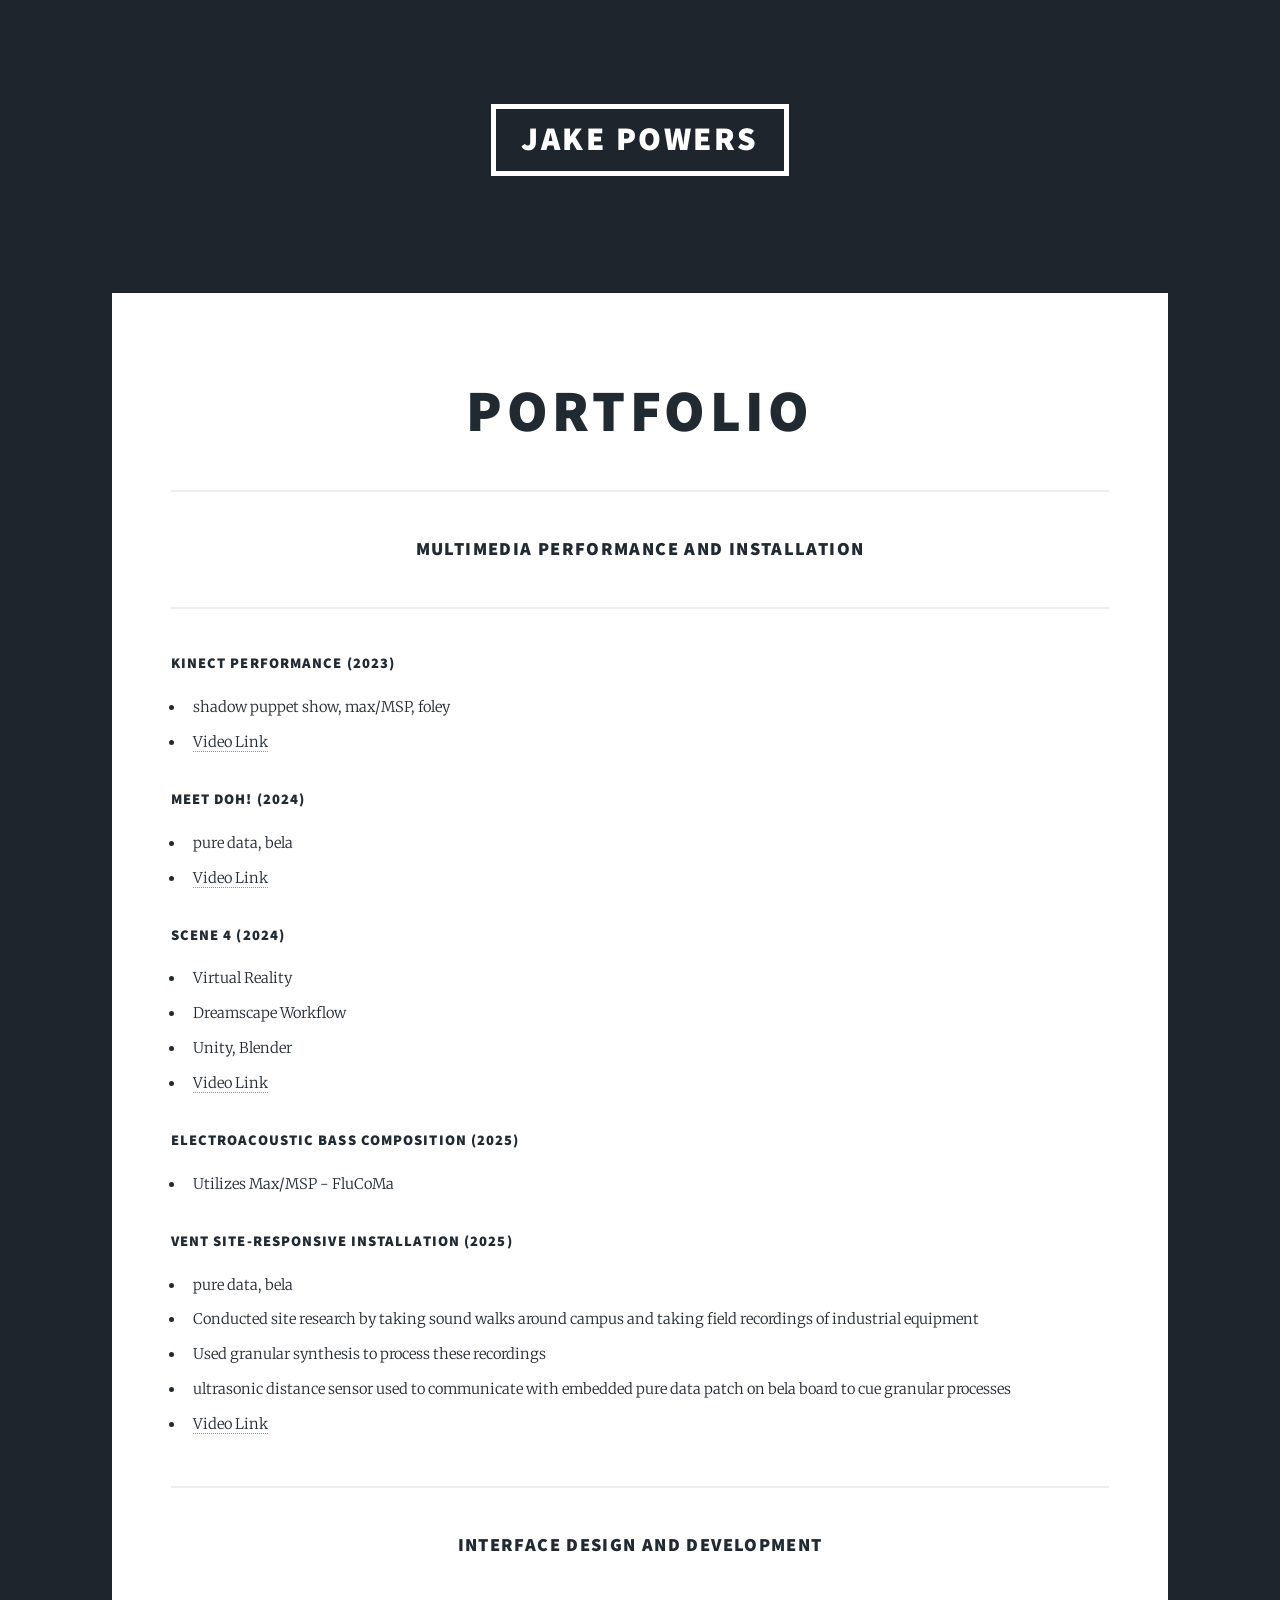
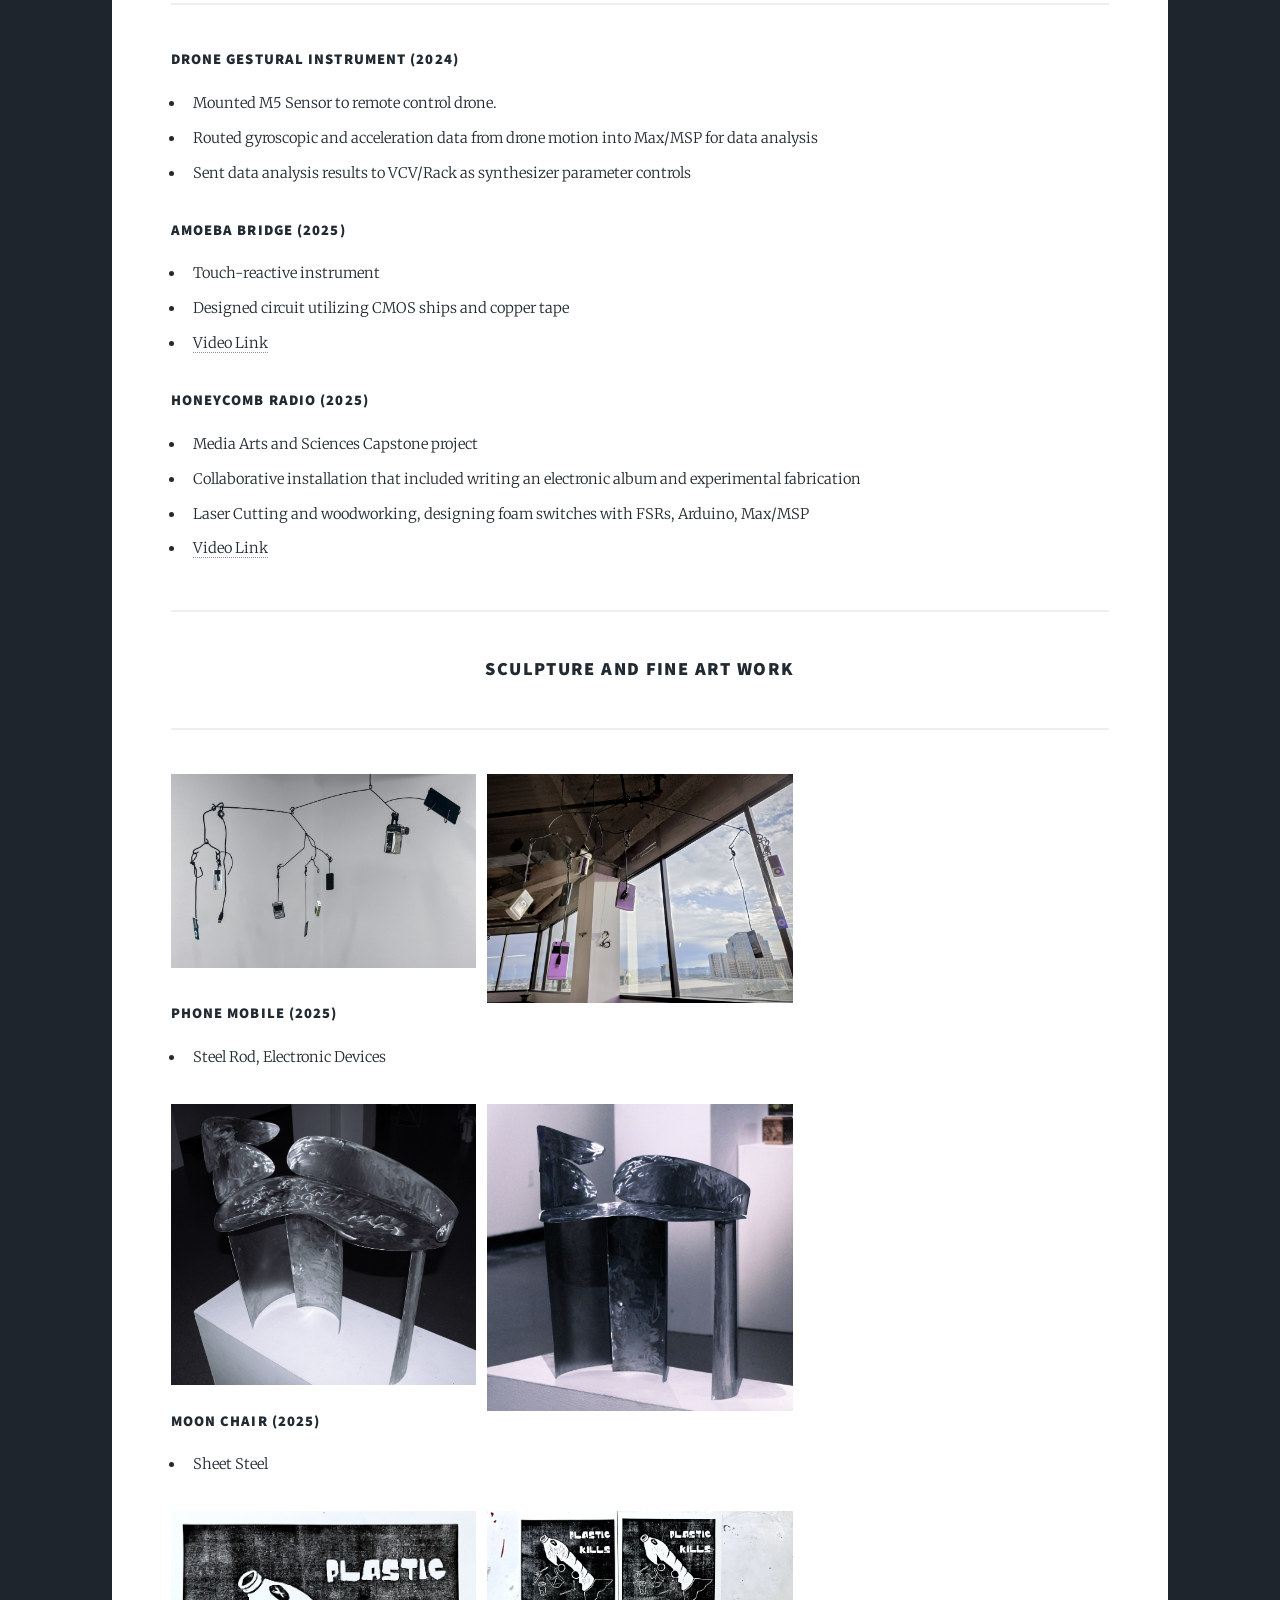
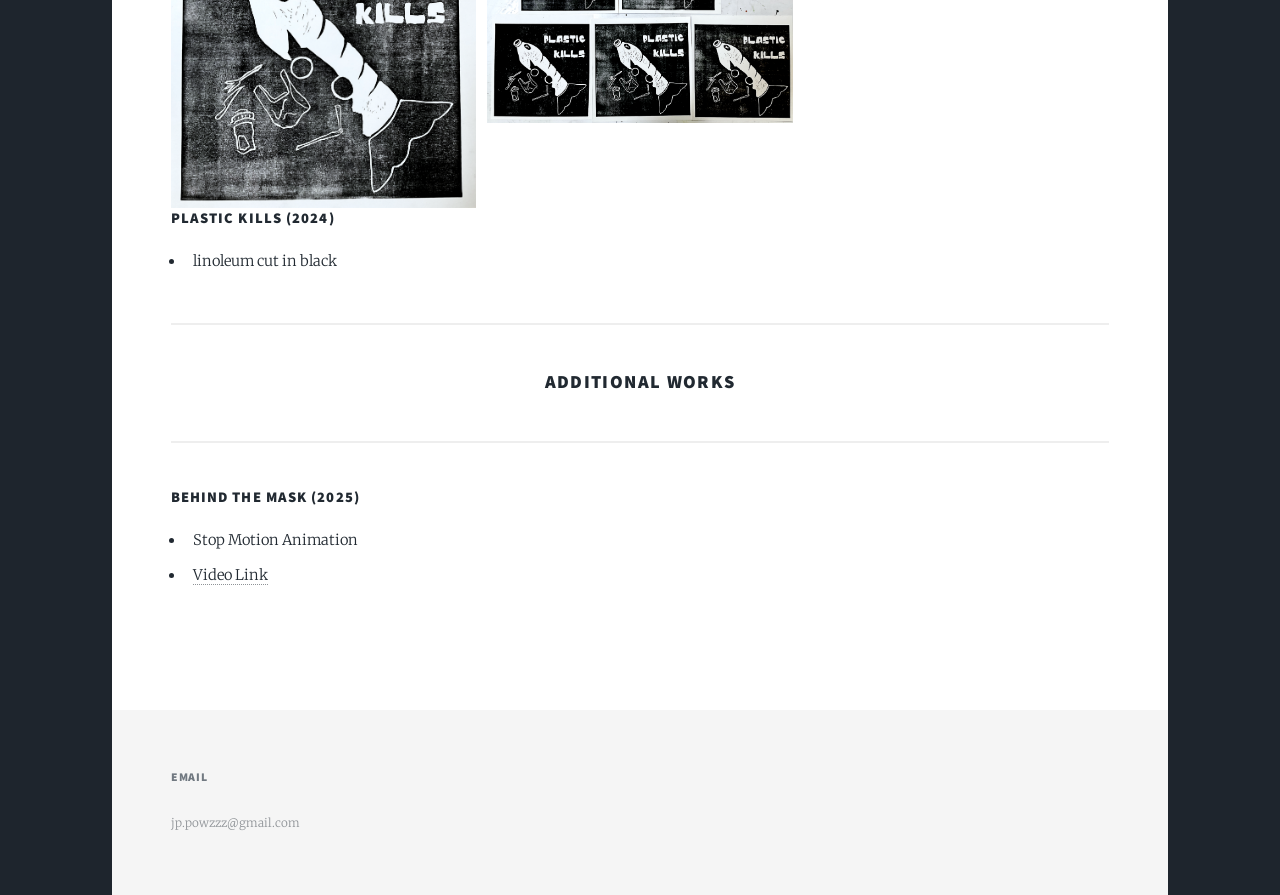
==== generic.html @ 05e1378f "Add files via upload" ====
<!DOCTYPE HTML>
<!--
	Massively by HTML5 UP
	html5up.net | @ajlkn
	Free for personal and commercial use under the CCA 3.0 license (html5up.net/license)
-->
<html>
	<head>
		<title>Generic Page - Massively by HTML5 UP</title>
		<meta charset="utf-8" />
		<meta name="viewport" content="width=device-width, initial-scale=1, user-scalable=no" />
		<link rel="stylesheet" href="assets/css/main.css" />
		<noscript><link rel="stylesheet" href="assets/css/noscript.css" /></noscript>
	</head>
	<body class="is-preload">

	
				<!-- Header -->
					<header  id="header">
						<a href="index.html" class="logo">Jake Powers</a>
					</header>





				
				<!-- Main -->
					<div id="main">

						<!-- Post -->
							<section class="post">
								<header class="major">

								
									
									<h2>Portfolio</h2>

									
									

									<hr>
									<h3>Multimedia Performance and Installation</h3>
									<hr>

										<h4 style="text-align:left;">Kinect Performance (2023)</h4>
											<ul style="text-align:left;">
												<li>shadow puppet show, max/MSP, foley</li>
												<li><a href="https://youtu.be/uEuDZoR1izY" class="logo">Video Link</a></li>
											</ul>

										<h4 style="text-align:left;">Meet Doh! (2024)</h4>
											<ul style="text-align:left;">
												<li>pure data, bela</li>
											<li><a href="link here" class="logo">Video Link</a></li>
										</ul>

										<h4 style="text-align:left;">Scene 4 (2024)</h4>
											<ul style="text-align:left;">
												<li>Virtual Reality</li>
												<li>Dreamscape Workflow</li>
												<li>Unity, Blender</li>
												<li><a href="link here" class="logo">Video Link</a></li>
											</ul>

										<h4 style="text-align:left;">Electroacoustic Bass Composition (2025)</h4>
											<ul style="text-align:left;">
												<li>Utilizes Max/MSP - FluCoMa</li>
											</ul>

										<h4 style="text-align:left;">Vent Site-Responsive Installation (2025)</h4>
											<ul style="text-align:left;">
												<li>pure data, bela</li>
												<li>Conducted site research by taking sound walks around campus and taking field recordings of industrial equipment</li>
												<li>Used granular synthesis to process these recordings
												<li>ultrasonic distance sensor used to communicate with embedded pure data patch on bela board to cue granular processes
												</li>
												<li><a href="https://youtu.be/iAR5Q2Mn6WI" class="logo">Video Link</a></li>
											</ul>

											

										


									<hr>
									<h3>Interface Design and Development</h3>
									<hr>
									

										<h4 style="text-align:left;">Drone Gestural Instrument (2024)</h4>
											<ul style="text-align:left;">
												<li>Mounted M5 Sensor to remote control drone.</li>
												<li>Routed gyroscopic and acceleration data from drone motion into Max/MSP for data analysis</li>
												<li>Sent data analysis results to VCV/Rack as synthesizer parameter controls</li>
											</ul>


										<h4 style="text-align:left;">Amoeba Bridge (2025)</h4>		
											<ul style="text-align:left;">
												<li>Touch-reactive instrument</li>
												<li>Designed circuit utilizing CMOS ships and copper tape</li>
												<li><a href="https://youtu.be/XU215eRr5K4" class="logo">Video Link</a></li>
											</ul>

											

										<h4 style="text-align:left;">Honeycomb Radio (2025)</h4>		
											<ul style="text-align:left;">
												<li>Media Arts and Sciences Capstone project</li>
												<li>Collaborative installation that included writing an electronic album and experimental fabrication</li>
												<li>Laser Cutting and woodworking, designing foam switches with FSRs, Arduino, Max/MSP</li>
												<li><a href="https://youtube.com/shorts/K7kUOCLnwvs" class="logo">Video Link</a></li>
											</ul>

											
									<hr>
									<h3>Sculpture and Fine Art Work</h3>
									<hr>


												<div class="box alt">
										<div class="row gtr-50 gtr-uniform">
											<div class="col-4"><span class="image fit"><img src="images/Phone_Mobile_1.jpg" alt="" /></span></div>
											<div class="col-4"><span class="image fit"><img src="images/Phone_Mobile_2.jpg" alt="" /></span></div>
										</div>

										<h4 style="text-align:left;">Phone Mobile (2025)</h4>
												<ul style="text-align:left;">
													<li>Steel Rod, Electronic Devices</li>
												</ul>

										
										<div class="box alt">
										<div class="row gtr-50 gtr-uniform">
											<div class="col-4"><span class="image fit"><img src="images/Moon_Chair_1.jpg" alt="" /></span></div>
											<div class="col-4"><span class="image fit"><img src="images/Moon_Chair_2.jpg" alt="" /></span></div>

										</div>

										<h4 style="text-align:left;">Moon Chair (2025)</h4>
											<ul style="text-align:left;">
												<li>Sheet Steel</li>
											</ul>

												

										
										<div class="box alt">
										<div class="row gtr-50 gtr-uniform">
											<div class="col-4"><span class="image fit"><img src="images/FishSolo.png" alt="" /></span></div>
											<div class="col-4"><span class="image fit"><img src="images/FishFive.png" alt="" /></span></div>
										</div>


										<h4 style="text-align:left;">Plastic Kills (2024)</h4>
											<ul style="text-align:left;">
												<li>linoleum cut in black</li>
											</ul>

									<hr>
									<h3>Additional Works</h3>
									<hr>

										<h4 style="text-align:left;">Behind the Mask (2025)</h4>
											<ul style="text-align:left;">
												<li>Stop Motion Animation</li>
												<li><a href="https://youtu.be/sUXM9m2InbM.com" class="logo">Video Link</a></li>
											</ul>





							
							</section>

					</div>

				<!-- Footer -->
					 <footer id="footer">
						
					

							<section>
								<h3>Email</h3>
								<p>jp.powzzz@gmail.com</p>
							</section>

							
					</footer>

				
	</body>
</html>
---- assets/css/main.css ----
@import url(fontawesome-all.min.css);
@import url("https://fonts.googleapis.com/css?family=Merriweather:300,700,300italic,700italic|Source+Sans+Pro:900");

/*
	Massively by HTML5 UP
	html5up.net | @ajlkn
	Free for personal and commercial use under the CCA 3.0 license (html5up.net/license)
*/

html, body, div, span, applet, object,
iframe, h1, h2, h3, h4, h5, h6, p, blockquote,
pre, a, abbr, acronym, address, big, cite,
code, del, dfn, em, img, ins, kbd, q, s, samp,
small, strike, strong, sub, sup, tt, var, b,
u, i, center, dl, dt, dd, ol, ul, li, fieldset,
form, label, legend, table, caption, tbody,
tfoot, thead, tr, th, td, article, aside,
canvas, details, embed, figure, figcaption,
footer, header, hgroup, menu, nav, output, ruby,
section, summary, time, mark, audio, video {
	margin: 0;
	padding: 0;
	border: 0;
	font-size: 100%;
	font: inherit;
	vertical-align: baseline;}

article, aside, details, figcaption, figure,
footer, header, hgroup, menu, nav, section {
	display: block;}

body {
	line-height: 1;
}

ol, ul {
	list-style: none;
}

blockquote, q {
	quotes: none;
}

	blockquote:before, blockquote:after, q:before, q:after {
		content: '';
		content: none;
	}

table {
	border-collapse: collapse;
	border-spacing: 0;
}

body {
	-webkit-text-size-adjust: none;
}

mark {
	background-color: transparent;
	color: inherit;
}

input::-moz-focus-inner {
	border: 0;
	padding: 0;
}

input, select, textarea {
	-moz-appearance: none;
	-webkit-appearance: none;
	-ms-appearance: none;
	appearance: none;
}

/* Basic */

	@-ms-viewport {
		width: device-width;
	}

	body {
		-ms-overflow-style: scrollbar;
	}

	@media screen and (max-width: 480px) {

		html, body {
			min-width: 320px;
		}

	}

	html {
		box-sizing: border-box;
	}

	*, *:before, *:after {
		box-sizing: inherit;
	}

	body {
		background-color: #1e252d;
	}

		body.is-preload *, body.is-preload *:before, body.is-preload *:after {
			-moz-animation: none !important;
			-webkit-animation: none !important;
			-ms-animation: none !important;
			animation: none !important;
			-moz-transition: none !important;
			-webkit-transition: none !important;
			-ms-transition: none !important;
			transition: none !important;
		}

/* Type */

	html {
		font-size: 16pt;
	}

		@media screen and (max-width: 1680px) {

			html {
				font-size: 12pt;
			}

		}

		@media screen and (max-width: 1280px) {

			html {
				font-size: 11pt;
			}

		}

		@media screen and (max-width: 360px) {

			html {
				font-size: 10pt;
			}

		}

	body {
		color: #212931;
	}

	body, input, select, textarea {
		font-family: "Merriweather", Georgia, serif;
		font-weight: 300;
		font-size: 1rem;
		line-height: 2.375;
	}

	a {
		-moz-transition: color 0.2s ease-in-out, background-color 0.2s ease-in-out, border-color 0.2s ease-in-out, box-shadow 0.2s ease-in-out;
		-webkit-transition: color 0.2s ease-in-out, background-color 0.2s ease-in-out, border-color 0.2s ease-in-out, box-shadow 0.2s ease-in-out;
		-ms-transition: color 0.2s ease-in-out, background-color 0.2s ease-in-out, border-color 0.2s ease-in-out, box-shadow 0.2s ease-in-out;
		transition: color 0.2s ease-in-out, background-color 0.2s ease-in-out, border-color 0.2s ease-in-out, box-shadow 0.2s ease-in-out;
		border-bottom: dotted 1px;
		text-decoration: none;
	}

		a:hover {
			border-bottom-color: transparent;
		}

	strong, b {
		font-weight: 600;
	}

	em, i {
		font-style: italic;
	}

	p {
		text-align: justify;
		margin: 0 0 2rem 0;
	}

	h1, h2, h3, h4, h5, h6 {
		font-family: "Source Sans Pro", Helvetica, sans-serif;
		font-weight: 900;
		line-height: 1.5;
		letter-spacing: 0.075em;
		text-transform: uppercase;
		margin: 0 0 1rem 0;
	}

		h1 a, h2 a, h3 a, h4 a, h5 a, h6 a {
			border-bottom: 0;
			color: inherit;
			text-decoration: none;
		}

	h1 {
		font-size: 4rem;
		line-height: 1.1;
		margin: 0 0 2rem 0;
	}

	h2 {
		font-size: 1.75rem;
		line-height: 1.3;
		margin: 0 0 1.5rem 0;
	}

	h3 {
		font-size: 1.25rem;
		margin: 0 0 1.5rem 0;
	}

	h4 {
		font-size: 1rem;
	}

	h5 {
		font-size: 0.9rem;
	}

	h6 {
		font-size: 0.8rem;
	}

	sub {
		font-size: 0.8rem;
		position: relative;
		top: 0.5rem;
	}

	sup {
		font-size: 0.8rem;
		position: relative;
		top: -0.5rem;
	}

	blockquote {
		border-left: solid 4px;
		font-style: italic;
		margin: 0 0 2rem 0;
		padding: 0.5rem 0 0.5rem 2rem;
	}

	code {
		border: solid 2px;
		font-family: "Courier New", monospace;
		font-size: 0.9rem;
		margin: 0 0.25rem;
		padding: 0.25rem 0.65rem;
	}

	pre {
		-webkit-overflow-scrolling: touch;
		font-family: "Courier New", monospace;
		font-size: 0.9rem;
		margin: 0 0 2rem 0;
	}

		pre code {
			display: block;
			line-height: 1.75;
			padding: 1rem 1.5rem;
			overflow-x: auto;
		}

	hr {
		border: 0;
		border-bottom: solid 2px;
		margin: 3rem 0;
	}

		hr.major {
			margin: 5rem 0;
		}

	.align-left {
		text-align: left;
	}

	.align-center {
		text-align: center;
	}

	.align-right {
		text-align: right;
	}

	input, select, textarea {
		color: #212931;
	}

	a {
		color: #212931;
		border-bottom-color: rgba(33, 41, 49, 0.5);
	}

		a:hover {
			border-bottom-color: transparent;
			color: #18bfef !important;
		}

	strong, b {
		color: #212931;
	}

	h1, h2, h3, h4, h5, h6 {
		color: #212931;
	}

	blockquote {
		border-left-color: #eeeeee;
	}

	code {
		background: rgba(220, 220, 220, 0.25);
		border-color: #eeeeee;
	}

	hr {
		border-bottom-color: #eeeeee;
	}

/* Row */

	.row {
		display: flex;
		flex-wrap: wrap;
		box-sizing: border-box;
		align-items: stretch;
	}

		.row > * {
			box-sizing: border-box;
		}

		.row.gtr-uniform > * > :last-child {
			margin-bottom: 0;
		}

		.row.aln-left {
			justify-content: flex-start;
		}

		.row.aln-center {
			justify-content: center;
		}

		.row.aln-right {
			justify-content: flex-end;
		}

		.row.aln-top {
			align-items: flex-start;
		}

		.row.aln-middle {
			align-items: center;
		}

		.row.aln-bottom {
			align-items: flex-end;
		}

		.row > .imp {
			order: -1;
		}

		.row > .col-1 {
			width: 8.33333%;
		}

		.row > .off-1 {
			margin-left: 8.33333%;
		}

		.row > .col-2 {
			width: 16.66667%;
		}

		.row > .off-2 {
			margin-left: 16.66667%;
		}

		.row > .col-3 {
			width: 25%;
		}

		.row > .off-3 {
			margin-left: 25%;
		}

		.row > .col-4 {
			width: 33.33333%;
		}

		.row > .off-4 {
			margin-left: 33.33333%;
		}

		.row > .col-5 {
			width: 41.66667%;
		}

		.row > .off-5 {
			margin-left: 41.66667%;
		}

		.row > .col-6 {
			width: 50%;
		}

		.row > .off-6 {
			margin-left: 50%;
		}

		.row > .col-7 {
			width: 58.33333%;
		}

		.row > .off-7 {
			margin-left: 58.33333%;
		}

		.row > .col-8 {
			width: 66.66667%;
		}

		.row > .off-8 {
			margin-left: 66.66667%;
		}

		.row > .col-9 {
			width: 75%;
		}

		.row > .off-9 {
			margin-left: 75%;
		}

		.row > .col-10 {
			width: 83.33333%;
		}

		.row > .off-10 {
			margin-left: 83.33333%;
		}

		.row > .col-11 {
			width: 91.66667%;
		}

		.row > .off-11 {
			margin-left: 91.66667%;
		}

		.row > .col-12 {
			width: 100%;
		}

		.row > .off-12 {
			margin-left: 100%;
		}

		.row.gtr-0 {
			margin-top: 0;
			margin-left: 0rem;
		}

			.row.gtr-0 > * {
				padding: 0 0 0 0rem;
			}

			.row.gtr-0.gtr-uniform {
				margin-top: 0rem;
			}

				.row.gtr-0.gtr-uniform > * {
					padding-top: 0rem;
				}

		.row.gtr-25 {
			margin-top: 0;
			margin-left: -0.375rem;
		}

			.row.gtr-25 > * {
				padding: 0 0 0 0.375rem;
			}

			.row.gtr-25.gtr-uniform {
				margin-top: -0.375rem;
			}

				.row.gtr-25.gtr-uniform > * {
					padding-top: 0.375rem;
				}

		.row.gtr-50 {
			margin-top: 0;
			margin-left: -0.75rem;
		}

			.row.gtr-50 > * {
				padding: 0 0 0 0.75rem;
			}

			.row.gtr-50.gtr-uniform {
				margin-top: -0.75rem;
			}

				.row.gtr-50.gtr-uniform > * {
					padding-top: 0.75rem;
				}

		.row {
			margin-top: 0;
			margin-left: -1.5rem;
		}

			.row > * {
				padding: 0 0 0 1.5rem;
			}

			.row.gtr-uniform {
				margin-top: -1.5rem;
			}

				.row.gtr-uniform > * {
					padding-top: 1.5rem;
				}

		.row.gtr-150 {
			margin-top: 0;
			margin-left: -2.25rem;
		}

			.row.gtr-150 > * {
				padding: 0 0 0 2.25rem;
			}

			.row.gtr-150.gtr-uniform {
				margin-top: -2.25rem;
			}

				.row.gtr-150.gtr-uniform > * {
					padding-top: 2.25rem;
				}

		.row.gtr-200 {
			margin-top: 0;
			margin-left: -3rem;
		}

			.row.gtr-200 > * {
				padding: 0 0 0 3rem;
			}

			.row.gtr-200.gtr-uniform {
				margin-top: -3rem;
			}

				.row.gtr-200.gtr-uniform > * {
					padding-top: 3rem;
				}

		@media screen and (max-width: 1680px) {

			.row {
				display: flex;
				flex-wrap: wrap;
				box-sizing: border-box;
				align-items: stretch;
			}

				.row > * {
					box-sizing: border-box;
				}

				.row.gtr-uniform > * > :last-child {
					margin-bottom: 0;
				}

				.row.aln-left {
					justify-content: flex-start;
				}

				.row.aln-center {
					justify-content: center;
				}

				.row.aln-right {
					justify-content: flex-end;
				}

				.row.aln-top {
					align-items: flex-start;
				}

				.row.aln-middle {
					align-items: center;
				}

				.row.aln-bottom {
					align-items: flex-end;
				}

				.row > .imp-xlarge {
					order: -1;
				}

				.row > .col-1-xlarge {
					width: 8.33333%;
				}

				.row > .off-1-xlarge {
					margin-left: 8.33333%;
				}

				.row > .col-2-xlarge {
					width: 16.66667%;
				}

				.row > .off-2-xlarge {
					margin-left: 16.66667%;
				}

				.row > .col-3-xlarge {
					width: 25%;
				}

				.row > .off-3-xlarge {
					margin-left: 25%;
				}

				.row > .col-4-xlarge {
					width: 33.33333%;
				}

				.row > .off-4-xlarge {
					margin-left: 33.33333%;
				}

				.row > .col-5-xlarge {
					width: 41.66667%;
				}

				.row > .off-5-xlarge {
					margin-left: 41.66667%;
				}

				.row > .col-6-xlarge {
					width: 50%;
				}

				.row > .off-6-xlarge {
					margin-left: 50%;
				}

				.row > .col-7-xlarge {
					width: 58.33333%;
				}

				.row > .off-7-xlarge {
					margin-left: 58.33333%;
				}

				.row > .col-8-xlarge {
					width: 66.66667%;
				}

				.row > .off-8-xlarge {
					margin-left: 66.66667%;
				}

				.row > .col-9-xlarge {
					width: 75%;
				}

				.row > .off-9-xlarge {
					margin-left: 75%;
				}

				.row > .col-10-xlarge {
					width: 83.33333%;
				}

				.row > .off-10-xlarge {
					margin-left: 83.33333%;
				}

				.row > .col-11-xlarge {
					width: 91.66667%;
				}

				.row > .off-11-xlarge {
					margin-left: 91.66667%;
				}

				.row > .col-12-xlarge {
					width: 100%;
				}

				.row > .off-12-xlarge {
					margin-left: 100%;
				}

				.row.gtr-0 {
					margin-top: 0;
					margin-left: 0rem;
				}

					.row.gtr-0 > * {
						padding: 0 0 0 0rem;
					}

					.row.gtr-0.gtr-uniform {
						margin-top: 0rem;
					}

						.row.gtr-0.gtr-uniform > * {
							padding-top: 0rem;
						}

				.row.gtr-25 {
					margin-top: 0;
					margin-left: -0.375rem;
				}

					.row.gtr-25 > * {
						padding: 0 0 0 0.375rem;
					}

					.row.gtr-25.gtr-uniform {
						margin-top: -0.375rem;
					}

						.row.gtr-25.gtr-uniform > * {
							padding-top: 0.375rem;
						}

				.row.gtr-50 {
					margin-top: 0;
					margin-left: -0.75rem;
				}

					.row.gtr-50 > * {
						padding: 0 0 0 0.75rem;
					}

					.row.gtr-50.gtr-uniform {
						margin-top: -0.75rem;
					}

						.row.gtr-50.gtr-uniform > * {
							padding-top: 0.75rem;
						}

				.row {
					margin-top: 0;
					margin-left: -1.5rem;
				}

					.row > * {
						padding: 0 0 0 1.5rem;
					}

					.row.gtr-uniform {
						margin-top: -1.5rem;
					}

						.row.gtr-uniform > * {
							padding-top: 1.5rem;
						}

				.row.gtr-150 {
					margin-top: 0;
					margin-left: -2.25rem;
				}

					.row.gtr-150 > * {
						padding: 0 0 0 2.25rem;
					}

					.row.gtr-150.gtr-uniform {
						margin-top: -2.25rem;
					}

						.row.gtr-150.gtr-uniform > * {
							padding-top: 2.25rem;
						}

				.row.gtr-200 {
					margin-top: 0;
					margin-left: -3rem;
				}

					.row.gtr-200 > * {
						padding: 0 0 0 3rem;
					}

					.row.gtr-200.gtr-uniform {
						margin-top: -3rem;
					}

						.row.gtr-200.gtr-uniform > * {
							padding-top: 3rem;
						}

		}

		@media screen and (max-width: 1280px) {

			.row {
				display: flex;
				flex-wrap: wrap;
				box-sizing: border-box;
				align-items: stretch;
			}

				.row > * {
					box-sizing: border-box;
				}

				.row.gtr-uniform > * > :last-child {
					margin-bottom: 0;
				}

				.row.aln-left {
					justify-content: flex-start;
				}

				.row.aln-center {
					justify-content: center;
				}

				.row.aln-right {
					justify-content: flex-end;
				}

				.row.aln-top {
					align-items: flex-start;
				}

				.row.aln-middle {
					align-items: center;
				}

				.row.aln-bottom {
					align-items: flex-end;
				}

				.row > .imp-large {
					order: -1;
				}

				.row > .col-1-large {
					width: 8.33333%;
				}

				.row > .off-1-large {
					margin-left: 8.33333%;
				}

				.row > .col-2-large {
					width: 16.66667%;
				}

				.row > .off-2-large {
					margin-left: 16.66667%;
				}

				.row > .col-3-large {
					width: 25%;
				}

				.row > .off-3-large {
					margin-left: 25%;
				}

				.row > .col-4-large {
					width: 33.33333%;
				}

				.row > .off-4-large {
					margin-left: 33.33333%;
				}

				.row > .col-5-large {
					width: 41.66667%;
				}

				.row > .off-5-large {
					margin-left: 41.66667%;
				}

				.row > .col-6-large {
					width: 50%;
				}

				.row > .off-6-large {
					margin-left: 50%;
				}

				.row > .col-7-large {
					width: 58.33333%;
				}

				.row > .off-7-large {
					margin-left: 58.33333%;
				}

				.row > .col-8-large {
					width: 66.66667%;
				}

				.row > .off-8-large {
					margin-left: 66.66667%;
				}

				.row > .col-9-large {
					width: 75%;
				}

				.row > .off-9-large {
					margin-left: 75%;
				}

				.row > .col-10-large {
					width: 83.33333%;
				}

				.row > .off-10-large {
					margin-left: 83.33333%;
				}

				.row > .col-11-large {
					width: 91.66667%;
				}

				.row > .off-11-large {
					margin-left: 91.66667%;
				}

				.row > .col-12-large {
					width: 100%;
				}

				.row > .off-12-large {
					margin-left: 100%;
				}

				.row.gtr-0 {
					margin-top: 0;
					margin-left: 0rem;
				}

					.row.gtr-0 > * {
						padding: 0 0 0 0rem;
					}

					.row.gtr-0.gtr-uniform {
						margin-top: 0rem;
					}

						.row.gtr-0.gtr-uniform > * {
							padding-top: 0rem;
						}

				.row.gtr-25 {
					margin-top: 0;
					margin-left: -0.375rem;
				}

					.row.gtr-25 > * {
						padding: 0 0 0 0.375rem;
					}

					.row.gtr-25.gtr-uniform {
						margin-top: -0.375rem;
					}

						.row.gtr-25.gtr-uniform > * {
							padding-top: 0.375rem;
						}

				.row.gtr-50 {
					margin-top: 0;
					margin-left: -0.75rem;
				}

					.row.gtr-50 > * {
						padding: 0 0 0 0.75rem;
					}

					.row.gtr-50.gtr-uniform {
						margin-top: -0.75rem;
					}

						.row.gtr-50.gtr-uniform > * {
							padding-top: 0.75rem;
						}

				.row {
					margin-top: 0;
					margin-left: -1.5rem;
				}

					.row > * {
						padding: 0 0 0 1.5rem;
					}

					.row.gtr-uniform {
						margin-top: -1.5rem;
					}

						.row.gtr-uniform > * {
							padding-top: 1.5rem;
						}

				.row.gtr-150 {
					margin-top: 0;
					margin-left: -2.25rem;
				}

					.row.gtr-150 > * {
						padding: 0 0 0 2.25rem;
					}

					.row.gtr-150.gtr-uniform {
						margin-top: -2.25rem;
					}

						.row.gtr-150.gtr-uniform > * {
							padding-top: 2.25rem;
						}

				.row.gtr-200 {
					margin-top: 0;
					margin-left: -3rem;
				}

					.row.gtr-200 > * {
						padding: 0 0 0 3rem;
					}

					.row.gtr-200.gtr-uniform {
						margin-top: -3rem;
					}

						.row.gtr-200.gtr-uniform > * {
							padding-top: 3rem;
						}

		}

		@media screen and (max-width: 980px) {

			.row {
				display: flex;
				flex-wrap: wrap;
				box-sizing: border-box;
				align-items: stretch;
			}

				.row > * {
					box-sizing: border-box;
				}

				.row.gtr-uniform > * > :last-child {
					margin-bottom: 0;
				}

				.row.aln-left {
					justify-content: flex-start;
				}

				.row.aln-center {
					justify-content: center;
				}

				.row.aln-right {
					justify-content: flex-end;
				}

				.row.aln-top {
					align-items: flex-start;
				}

				.row.aln-middle {
					align-items: center;
				}

				.row.aln-bottom {
					align-items: flex-end;
				}

				.row > .imp-medium {
					order: -1;
				}

				.row > .col-1-medium {
					width: 8.33333%;
				}

				.row > .off-1-medium {
					margin-left: 8.33333%;
				}

				.row > .col-2-medium {
					width: 16.66667%;
				}

				.row > .off-2-medium {
					margin-left: 16.66667%;
				}

				.row > .col-3-medium {
					width: 25%;
				}

				.row > .off-3-medium {
					margin-left: 25%;
				}

				.row > .col-4-medium {
					width: 33.33333%;
				}

				.row > .off-4-medium {
					margin-left: 33.33333%;
				}

				.row > .col-5-medium {
					width: 41.66667%;
				}

				.row > .off-5-medium {
					margin-left: 41.66667%;
				}

				.row > .col-6-medium {
					width: 50%;
				}

				.row > .off-6-medium {
					margin-left: 50%;
				}

				.row > .col-7-medium {
					width: 58.33333%;
				}

				.row > .off-7-medium {
					margin-left: 58.33333%;
				}

				.row > .col-8-medium {
					width: 66.66667%;
				}

				.row > .off-8-medium {
					margin-left: 66.66667%;
				}

				.row > .col-9-medium {
					width: 75%;
				}

				.row > .off-9-medium {
					margin-left: 75%;
				}

				.row > .col-10-medium {
					width: 83.33333%;
				}

				.row > .off-10-medium {
					margin-left: 83.33333%;
				}

				.row > .col-11-medium {
					width: 91.66667%;
				}

				.row > .off-11-medium {
					margin-left: 91.66667%;
				}

				.row > .col-12-medium {
					width: 100%;
				}

				.row > .off-12-medium {
					margin-left: 100%;
				}

				.row.gtr-0 {
					margin-top: 0;
					margin-left: 0rem;
				}

					.row.gtr-0 > * {
						padding: 0 0 0 0rem;
					}

					.row.gtr-0.gtr-uniform {
						margin-top: 0rem;
					}

						.row.gtr-0.gtr-uniform > * {
							padding-top: 0rem;
						}

				.row.gtr-25 {
					margin-top: 0;
					margin-left: -0.375rem;
				}

					.row.gtr-25 > * {
						padding: 0 0 0 0.375rem;
					}

					.row.gtr-25.gtr-uniform {
						margin-top: -0.375rem;
					}

						.row.gtr-25.gtr-uniform > * {
							padding-top: 0.375rem;
						}

				.row.gtr-50 {
					margin-top: 0;
					margin-left: -0.75rem;
				}

					.row.gtr-50 > * {
						padding: 0 0 0 0.75rem;
					}

					.row.gtr-50.gtr-uniform {
						margin-top: -0.75rem;
					}

						.row.gtr-50.gtr-uniform > * {
							padding-top: 0.75rem;
						}

				.row {
					margin-top: 0;
					margin-left: -1.5rem;
				}

					.row > * {
						padding: 0 0 0 1.5rem;
					}

					.row.gtr-uniform {
						margin-top: -1.5rem;
					}

						.row.gtr-uniform > * {
							padding-top: 1.5rem;
						}

				.row.gtr-150 {
					margin-top: 0;
					margin-left: -2.25rem;
				}

					.row.gtr-150 > * {
						padding: 0 0 0 2.25rem;
					}

					.row.gtr-150.gtr-uniform {
						margin-top: -2.25rem;
					}

						.row.gtr-150.gtr-uniform > * {
							padding-top: 2.25rem;
						}

				.row.gtr-200 {
					margin-top: 0;
					margin-left: -3rem;
				}

					.row.gtr-200 > * {
						padding: 0 0 0 3rem;
					}

					.row.gtr-200.gtr-uniform {
						margin-top: -3rem;
					}

						.row.gtr-200.gtr-uniform > * {
							padding-top: 3rem;
						}

		}

		@media screen and (max-width: 736px) {

			.row {
				display: flex;
				flex-wrap: wrap;
				box-sizing: border-box;
				align-items: stretch;
			}

				.row > * {
					box-sizing: border-box;
				}

				.row.gtr-uniform > * > :last-child {
					margin-bottom: 0;
				}

				.row.aln-left {
					justify-content: flex-start;
				}

				.row.aln-center {
					justify-content: center;
				}

				.row.aln-right {
					justify-content: flex-end;
				}

				.row.aln-top {
					align-items: flex-start;
				}

				.row.aln-middle {
					align-items: center;
				}

				.row.aln-bottom {
					align-items: flex-end;
				}

				.row > .imp-small {
					order: -1;
				}

				.row > .col-1-small {
					width: 8.33333%;
				}

				.row > .off-1-small {
					margin-left: 8.33333%;
				}

				.row > .col-2-small {
					width: 16.66667%;
				}

				.row > .off-2-small {
					margin-left: 16.66667%;
				}

				.row > .col-3-small {
					width: 25%;
				}

				.row > .off-3-small {
					margin-left: 25%;
				}

				.row > .col-4-small {
					width: 33.33333%;
				}

				.row > .off-4-small {
					margin-left: 33.33333%;
				}

				.row > .col-5-small {
					width: 41.66667%;
				}

				.row > .off-5-small {
					margin-left: 41.66667%;
				}

				.row > .col-6-small {
					width: 50%;
				}

				.row > .off-6-small {
					margin-left: 50%;
				}

				.row > .col-7-small {
					width: 58.33333%;
				}

				.row > .off-7-small {
					margin-left: 58.33333%;
				}

				.row > .col-8-small {
					width: 66.66667%;
				}

				.row > .off-8-small {
					margin-left: 66.66667%;
				}

				.row > .col-9-small {
					width: 75%;
				}

				.row > .off-9-small {
					margin-left: 75%;
				}

				.row > .col-10-small {
					width: 83.33333%;
				}

				.row > .off-10-small {
					margin-left: 83.33333%;
				}

				.row > .col-11-small {
					width: 91.66667%;
				}

				.row > .off-11-small {
					margin-left: 91.66667%;
				}

				.row > .col-12-small {
					width: 100%;
				}

				.row > .off-12-small {
					margin-left: 100%;
				}

				.row.gtr-0 {
					margin-top: 0;
					margin-left: 0rem;
				}

					.row.gtr-0 > * {
						padding: 0 0 0 0rem;
					}

					.row.gtr-0.gtr-uniform {
						margin-top: 0rem;
					}

						.row.gtr-0.gtr-uniform > * {
							padding-top: 0rem;
						}

				.row.gtr-25 {
					margin-top: 0;
					margin-left: -0.375rem;
				}

					.row.gtr-25 > * {
						padding: 0 0 0 0.375rem;
					}

					.row.gtr-25.gtr-uniform {
						margin-top: -0.375rem;
					}

						.row.gtr-25.gtr-uniform > * {
							padding-top: 0.375rem;
						}

				.row.gtr-50 {
					margin-top: 0;
					margin-left: -0.75rem;
				}

					.row.gtr-50 > * {
						padding: 0 0 0 0.75rem;
					}

					.row.gtr-50.gtr-uniform {
						margin-top: -0.75rem;
					}

						.row.gtr-50.gtr-uniform > * {
							padding-top: 0.75rem;
						}

				.row {
					margin-top: 0;
					margin-left: -1.5rem;
				}

					.row > * {
						padding: 0 0 0 1.5rem;
					}

					.row.gtr-uniform {
						margin-top: -1.5rem;
					}

						.row.gtr-uniform > * {
							padding-top: 1.5rem;
						}

				.row.gtr-150 {
					margin-top: 0;
					margin-left: -2.25rem;
				}

					.row.gtr-150 > * {
						padding: 0 0 0 2.25rem;
					}

					.row.gtr-150.gtr-uniform {
						margin-top: -2.25rem;
					}

						.row.gtr-150.gtr-uniform > * {
							padding-top: 2.25rem;
						}

				.row.gtr-200 {
					margin-top: 0;
					margin-left: -3rem;
				}

					.row.gtr-200 > * {
						padding: 0 0 0 3rem;
					}

					.row.gtr-200.gtr-uniform {
						margin-top: -3rem;
					}

						.row.gtr-200.gtr-uniform > * {
							padding-top: 3rem;
						}

		}

		@media screen and (max-width: 480px) {

			.row {
				display: flex;
				flex-wrap: wrap;
				box-sizing: border-box;
				align-items: stretch;
			}

				.row > * {
					box-sizing: border-box;
				}

				.row.gtr-uniform > * > :last-child {
					margin-bottom: 0;
				}

				.row.aln-left {
					justify-content: flex-start;
				}

				.row.aln-center {
					justify-content: center;
				}

				.row.aln-right {
					justify-content: flex-end;
				}

				.row.aln-top {
					align-items: flex-start;
				}

				.row.aln-middle {
					align-items: center;
				}

				.row.aln-bottom {
					align-items: flex-end;
				}

				.row > .imp-xsmall {
					order: -1;
				}

				.row > .col-1-xsmall {
					width: 8.33333%;
				}

				.row > .off-1-xsmall {
					margin-left: 8.33333%;
				}

				.row > .col-2-xsmall {
					width: 16.66667%;
				}

				.row > .off-2-xsmall {
					margin-left: 16.66667%;
				}

				.row > .col-3-xsmall {
					width: 25%;
				}

				.row > .off-3-xsmall {
					margin-left: 25%;
				}

				.row > .col-4-xsmall {
					width: 33.33333%;
				}

				.row > .off-4-xsmall {
					margin-left: 33.33333%;
				}

				.row > .col-5-xsmall {
					width: 41.66667%;
				}

				.row > .off-5-xsmall {
					margin-left: 41.66667%;
				}

				.row > .col-6-xsmall {
					width: 50%;
				}

				.row > .off-6-xsmall {
					margin-left: 50%;
				}

				.row > .col-7-xsmall {
					width: 58.33333%;
				}

				.row > .off-7-xsmall {
					margin-left: 58.33333%;
				}

				.row > .col-8-xsmall {
					width: 66.66667%;
				}

				.row > .off-8-xsmall {
					margin-left: 66.66667%;
				}

				.row > .col-9-xsmall {
					width: 75%;
				}

				.row > .off-9-xsmall {
					margin-left: 75%;
				}

				.row > .col-10-xsmall {
					width: 83.33333%;
				}

				.row > .off-10-xsmall {
					margin-left: 83.33333%;
				}

				.row > .col-11-xsmall {
					width: 91.66667%;
				}

				.row > .off-11-xsmall {
					margin-left: 91.66667%;
				}

				.row > .col-12-xsmall {
					width: 100%;
				}

				.row > .off-12-xsmall {
					margin-left: 100%;
				}

				.row.gtr-0 {
					margin-top: 0;
					margin-left: 0rem;
				}

					.row.gtr-0 > * {
						padding: 0 0 0 0rem;
					}

					.row.gtr-0.gtr-uniform {
						margin-top: 0rem;
					}

						.row.gtr-0.gtr-uniform > * {
							padding-top: 0rem;
						}

				.row.gtr-25 {
					margin-top: 0;
					margin-left: -0.375rem;
				}

					.row.gtr-25 > * {
						padding: 0 0 0 0.375rem;
					}

					.row.gtr-25.gtr-uniform {
						margin-top: -0.375rem;
					}

						.row.gtr-25.gtr-uniform > * {
							padding-top: 0.375rem;
						}

				.row.gtr-50 {
					margin-top: 0;
					margin-left: -0.75rem;
				}

					.row.gtr-50 > * {
						padding: 0 0 0 0.75rem;
					}

					.row.gtr-50.gtr-uniform {
						margin-top: -0.75rem;
					}

						.row.gtr-50.gtr-uniform > * {
							padding-top: 0.75rem;
						}

				.row {
					margin-top: 0;
					margin-left: -1.5rem;
				}

					.row > * {
						padding: 0 0 0 1.5rem;
					}

					.row.gtr-uniform {
						margin-top: -1.5rem;
					}

						.row.gtr-uniform > * {
							padding-top: 1.5rem;
						}

				.row.gtr-150 {
					margin-top: 0;
					margin-left: -2.25rem;
				}

					.row.gtr-150 > * {
						padding: 0 0 0 2.25rem;
					}

					.row.gtr-150.gtr-uniform {
						margin-top: -2.25rem;
					}

						.row.gtr-150.gtr-uniform > * {
							padding-top: 2.25rem;
						}

				.row.gtr-200 {
					margin-top: 0;
					margin-left: -3rem;
				}

					.row.gtr-200 > * {
						padding: 0 0 0 3rem;
					}

					.row.gtr-200.gtr-uniform {
						margin-top: -3rem;
					}

						.row.gtr-200.gtr-uniform > * {
							padding-top: 3rem;
						}

		}

		@media screen and (max-width: 360px) {

			.row {
				display: flex;
				flex-wrap: wrap;
				box-sizing: border-box;
				align-items: stretch;
			}

				.row > * {
					box-sizing: border-box;
				}

				.row.gtr-uniform > * > :last-child {
					margin-bottom: 0;
				}

				.row.aln-left {
					justify-content: flex-start;
				}

				.row.aln-center {
					justify-content: center;
				}

				.row.aln-right {
					justify-content: flex-end;
				}

				.row.aln-top {
					align-items: flex-start;
				}

				.row.aln-middle {
					align-items: center;
				}

				.row.aln-bottom {
					align-items: flex-end;
				}

				.row > .imp-xxsmall {
					order: -1;
				}

				.row > .col-1-xxsmall {
					width: 8.33333%;
				}

				.row > .off-1-xxsmall {
					margin-left: 8.33333%;
				}

				.row > .col-2-xxsmall {
					width: 16.66667%;
				}

				.row > .off-2-xxsmall {
					margin-left: 16.66667%;
				}

				.row > .col-3-xxsmall {
					width: 25%;
				}

				.row > .off-3-xxsmall {
					margin-left: 25%;
				}

				.row > .col-4-xxsmall {
					width: 33.33333%;
				}

				.row > .off-4-xxsmall {
					margin-left: 33.33333%;
				}

				.row > .col-5-xxsmall {
					width: 41.66667%;
				}

				.row > .off-5-xxsmall {
					margin-left: 41.66667%;
				}

				.row > .col-6-xxsmall {
					width: 50%;
				}

				.row > .off-6-xxsmall {
					margin-left: 50%;
				}

				.row > .col-7-xxsmall {
					width: 58.33333%;
				}

				.row > .off-7-xxsmall {
					margin-left: 58.33333%;
				}

				.row > .col-8-xxsmall {
					width: 66.66667%;
				}

				.row > .off-8-xxsmall {
					margin-left: 66.66667%;
				}

				.row > .col-9-xxsmall {
					width: 75%;
				}

				.row > .off-9-xxsmall {
					margin-left: 75%;
				}

				.row > .col-10-xxsmall {
					width: 83.33333%;
				}

				.row > .off-10-xxsmall {
					margin-left: 83.33333%;
				}

				.row > .col-11-xxsmall {
					width: 91.66667%;
				}

				.row > .off-11-xxsmall {
					margin-left: 91.66667%;
				}

				.row > .col-12-xxsmall {
					width: 100%;
				}

				.row > .off-12-xxsmall {
					margin-left: 100%;
				}

				.row.gtr-0 {
					margin-top: 0;
					margin-left: 0rem;
				}

					.row.gtr-0 > * {
						padding: 0 0 0 0rem;
					}

					.row.gtr-0.gtr-uniform {
						margin-top: 0rem;
					}

						.row.gtr-0.gtr-uniform > * {
							padding-top: 0rem;
						}

				.row.gtr-25 {
					margin-top: 0;
					margin-left: -0.375rem;
				}

					.row.gtr-25 > * {
						padding: 0 0 0 0.375rem;
					}

					.row.gtr-25.gtr-uniform {
						margin-top: -0.375rem;
					}

						.row.gtr-25.gtr-uniform > * {
							padding-top: 0.375rem;
						}

				.row.gtr-50 {
					margin-top: 0;
					margin-left: -0.75rem;
				}

					.row.gtr-50 > * {
						padding: 0 0 0 0.75rem;
					}

					.row.gtr-50.gtr-uniform {
						margin-top: -0.75rem;
					}

						.row.gtr-50.gtr-uniform > * {
							padding-top: 0.75rem;
						}

				.row {
					margin-top: 0;
					margin-left: -1.5rem;
				}

					.row > * {
						padding: 0 0 0 1.5rem;
					}

					.row.gtr-uniform {
						margin-top: -1.5rem;
					}

						.row.gtr-uniform > * {
							padding-top: 1.5rem;
						}

				.row.gtr-150 {
					margin-top: 0;
					margin-left: -2.25rem;
				}

					.row.gtr-150 > * {
						padding: 0 0 0 2.25rem;
					}

					.row.gtr-150.gtr-uniform {
						margin-top: -2.25rem;
					}

						.row.gtr-150.gtr-uniform > * {
							padding-top: 2.25rem;
						}

				.row.gtr-200 {
					margin-top: 0;
					margin-left: -3rem;
				}

					.row.gtr-200 > * {
						padding: 0 0 0 3rem;
					}

					.row.gtr-200.gtr-uniform {
						margin-top: -3rem;
					}

						.row.gtr-200.gtr-uniform > * {
							padding-top: 3rem;
						}

		}

/* Box */

	.box {
		border: solid 2px;
		margin-bottom: 2rem;
		padding: 1.5rem;
	}

		.box > :last-child,
		.box > :last-child > :last-child,
		.box > :last-child > :last-child > :last-child {
			margin-bottom: 0;
		}

		.box.alt {
			border: 0;
			border-radius: 0;
			padding: 0;
		}

	.box {
		border-color: #eeeeee;
	}

/* Button */

	input[type="submit"],
	input[type="reset"],
	input[type="button"],
	button,
	.button {
		-moz-appearance: none;
		-webkit-appearance: none;
		-ms-appearance: none;
		appearance: none;
		-moz-transition: background-color 0.2s ease-in-out, box-shadow 0.2s ease-in-out, color 0.2s ease-in-out;
		-webkit-transition: background-color 0.2s ease-in-out, box-shadow 0.2s ease-in-out, color 0.2s ease-in-out;
		-ms-transition: background-color 0.2s ease-in-out, box-shadow 0.2s ease-in-out, color 0.2s ease-in-out;
		transition: background-color 0.2s ease-in-out, box-shadow 0.2s ease-in-out, color 0.2s ease-in-out;
		border: 0;
		border-radius: 0;
		cursor: pointer;
		display: inline-block;
		font-family: "Source Sans Pro", Helvetica, sans-serif;
		font-size: 0.8rem;
		font-weight: 900;
		letter-spacing: 0.075em;
		height: 3rem;
		line-height: 3rem;
		padding: 0 2rem;
		text-align: center;
		text-decoration: none;
		text-transform: uppercase;
		white-space: nowrap;
	}

		input[type="submit"].icon:before,
		input[type="reset"].icon:before,
		input[type="button"].icon:before,
		button.icon:before,
		.button.icon:before {
			margin-right: 0.5rem;
		}

		input[type="submit"].icon.solo,
		input[type="reset"].icon.solo,
		input[type="button"].icon.solo,
		button.icon.solo,
		.button.icon.solo {
			position: relative;
			width: 4rem;
			height: 4rem;
			line-height: 4rem;
			border-radius: 4rem;
			text-indent: 4rem;
			overflow: hidden;
			padding: 0;
			white-space: nowrap;
		}

			input[type="submit"].icon.solo:before,
			input[type="reset"].icon.solo:before,
			input[type="button"].icon.solo:before,
			button.icon.solo:before,
			.button.icon.solo:before {
				position: absolute;
				display: block;
				top: 0;
				left: 0;
				width: inherit;
				height: inherit;
				line-height: inherit;
				font-size: 1.25rem;
				margin-right: 0;
				text-align: center;
				text-indent: 0;
			}

		input[type="submit"].fit,
		input[type="reset"].fit,
		input[type="button"].fit,
		button.fit,
		.button.fit {
			width: 100%;
		}

		input[type="submit"].small,
		input[type="reset"].small,
		input[type="button"].small,
		button.small,
		.button.small {
			font-size: 0.7rem;
			height: 2.5rem;
			line-height: 2.5rem;
			padding: 0 1.5rem;
		}

		input[type="submit"].large,
		input[type="reset"].large,
		input[type="button"].large,
		button.large,
		.button.large {
			font-size: 0.9rem;
			height: 3.5rem;
			line-height: 3.5rem;
			padding: 0 2.75rem;
		}

		@media screen and (max-width: 980px) {

			input[type="submit"],
			input[type="reset"],
			input[type="button"],
			button,
			.button {
				font-size: 0.9rem;
				height: 3.25rem;
				line-height: 3.25rem;
			}

				input[type="submit"].large,
				input[type="reset"].large,
				input[type="button"].large,
				button.large,
				.button.large {
					font-size: 1rem;
					height: 3.75rem;
					line-height: 3.75rem;
				}

		}

		input[type="submit"].disabled, input[type="submit"]:disabled,
		input[type="reset"].disabled,
		input[type="reset"]:disabled,
		input[type="button"].disabled,
		input[type="button"]:disabled,
		button.disabled,
		button:disabled,
		.button.disabled,
		.button:disabled {
			pointer-events: none;
			opacity: 0.25;
		}

	input[type="submit"],
	input[type="reset"],
	input[type="button"],
	button,
	.button {
		background-color: transparent;
		box-shadow: inset 0 0 0 2px #212931;
		color: #212931 !important;
	}

		input[type="submit"]:hover,
		input[type="reset"]:hover,
		input[type="button"]:hover,
		button:hover,
		.button:hover {
			box-shadow: inset 0 0 0 2px #18bfef;
			color: #18bfef !important;
		}

		input[type="submit"].primary,
		input[type="reset"].primary,
		input[type="button"].primary,
		button.primary,
		.button.primary {
			background-color: #212931;
			box-shadow: none;
			color: #ffffff !important;
		}

			input[type="submit"].primary:hover,
			input[type="reset"].primary:hover,
			input[type="button"].primary:hover,
			button.primary:hover,
			.button.primary:hover {
				background-color: #18bfef;
			}

/* Form */

	form {
		margin: 0 0 2rem 0;
	}

		form > :last-child {
			margin-bottom: 0;
		}

		form > .fields {
			display: -moz-flex;
			display: -webkit-flex;
			display: -ms-flex;
			display: flex;
			-moz-flex-wrap: wrap;
			-webkit-flex-wrap: wrap;
			-ms-flex-wrap: wrap;
			flex-wrap: wrap;
			width: calc(100% + 3rem);
			margin: -1.5rem 0 2rem -1.5rem;
		}

			form > .fields > .field {
				-moz-flex-grow: 0;
				-webkit-flex-grow: 0;
				-ms-flex-grow: 0;
				flex-grow: 0;
				-moz-flex-shrink: 0;
				-webkit-flex-shrink: 0;
				-ms-flex-shrink: 0;
				flex-shrink: 0;
				padding: 1.5rem 0 0 1.5rem;
				width: calc(100% - 1.5rem);
			}

				form > .fields > .field.half {
					width: calc(50% - 0.75rem);
				}

				form > .fields > .field.third {
					width: calc(100%/3 - 0.5rem);
				}

				form > .fields > .field.quarter {
					width: calc(25% - 0.375rem);
				}

		@media screen and (max-width: 480px) {

			form > .fields {
				width: calc(100% + 3rem);
				margin: -1.5rem 0 2rem -1.5rem;
			}

				form > .fields > .field {
					padding: 1.5rem 0 0 1.5rem;
					width: calc(100% - 1.5rem);
				}

					form > .fields > .field.half {
						width: calc(100% - 1.5rem);
					}

					form > .fields > .field.third {
						width: calc(100% - 1.5rem);
					}

					form > .fields > .field.quarter {
						width: calc(100% - 1.5rem);
					}

		}

	label {
		display: block;
		font-family: "Source Sans Pro", Helvetica, sans-serif;
		font-weight: 900;
		line-height: 1.5;
		letter-spacing: 0.075em;
		font-size: 0.8rem;
		text-transform: uppercase;
		margin: 0 0 0.75rem 0;
	}

		@media screen and (max-width: 980px) {

			label {
				font-size: 0.9rem;
			}

		}

	input[type="text"],
	input[type="password"],
	input[type="email"],
	select,
	textarea {
		-moz-appearance: none;
		-webkit-appearance: none;
		-ms-appearance: none;
		appearance: none;
		background: transparent;
		border-radius: 0;
		border: solid 2px;
		color: inherit;
		display: block;
		outline: 0;
		padding: 0 1rem;
		text-decoration: none;
		width: 100%;
	}

		input[type="text"]:invalid,
		input[type="password"]:invalid,
		input[type="email"]:invalid,
		select:invalid,
		textarea:invalid {
			box-shadow: none;
		}

	select {
		background-size: 1.25rem;
		background-repeat: no-repeat;
		background-position: calc(100% - 1rem) center;
		height: 3rem;
		padding-right: 3rem;
		text-overflow: ellipsis;
	}

		select:focus::-ms-value {
			background-color: transparent;
		}

		select::-ms-expand {
			display: none;
		}

	input[type="text"],
	input[type="password"],
	input[type="email"],
	select {
		height: 3rem;
	}

	textarea {
		padding: 0.75rem 1rem;
	}

	input[type="checkbox"],
	input[type="radio"] {
		-moz-appearance: none;
		-webkit-appearance: none;
		-ms-appearance: none;
		appearance: none;
		display: block;
		float: left;
		margin-right: -2rem;
		opacity: 0;
		width: 1rem;
		z-index: -1;
	}

		input[type="checkbox"] + label,
		input[type="radio"] + label {
			text-decoration: none;
			cursor: pointer;
			display: inline-block;
			font-size: 1rem;
			letter-spacing: 0;
			font-family: "Merriweather", Georgia, serif;
			text-transform: none;
			font-weight: 300;
			padding-left: 2.8rem;
			padding-right: 1rem;
			position: relative;
		}

			input[type="checkbox"] + label:before,
			input[type="radio"] + label:before {
				-moz-osx-font-smoothing: grayscale;
				-webkit-font-smoothing: antialiased;
				display: inline-block;
				font-style: normal;
				font-variant: normal;
				text-rendering: auto;
				line-height: 1;
				text-transform: none !important;
				font-family: 'Font Awesome 5 Free';
				font-weight: 900;
			}

			input[type="checkbox"] + label:before,
			input[type="radio"] + label:before {
				border-radius: 0;
				border: solid 2px;
				content: '';
				display: inline-block;
				font-size: 0.8rem;
				height: 1.8rem;
				left: 0;
				line-height: 1.65rem;
				position: absolute;
				text-align: center;
				top: -0.125rem;
				width: 1.8rem;
			}

		input[type="checkbox"]:checked + label:before,
		input[type="radio"]:checked + label:before {
			content: '\f00c';
		}

	input[type="checkbox"] + label:before {
		border-radius: 0;
	}

	input[type="radio"] + label:before {
		border-radius: 100%;
	}

	::-webkit-input-placeholder {
		opacity: 1.0;
	}

	:-moz-placeholder {
		opacity: 1.0;
	}

	::-moz-placeholder {
		opacity: 1.0;
	}

	:-ms-input-placeholder {
		opacity: 1.0;
	}

	label {
		color: #212931;
	}

	input[type="text"],
	input[type="password"],
	input[type="email"],
	select,
	textarea {
		border-color: #eeeeee;
	}

		input[type="text"]:focus,
		input[type="password"]:focus,
		input[type="email"]:focus,
		select:focus,
		textarea:focus {
			border-color: #18bfef;
		}

	select {
		background-image: url("data:image/svg+xml;charset=utf8,%3Csvg xmlns='http://www.w3.org/2000/svg' width='40' height='40' preserveAspectRatio='none' viewBox='0 0 40 40'%3E%3Cpath d='M9.4,12.3l10.4,10.4l10.4-10.4c0.2-0.2,0.5-0.4,0.9-0.4c0.3,0,0.6,0.1,0.9,0.4l3.3,3.3c0.2,0.2,0.4,0.5,0.4,0.9 c0,0.4-0.1,0.6-0.4,0.9L20.7,31.9c-0.2,0.2-0.5,0.4-0.9,0.4c-0.3,0-0.6-0.1-0.9-0.4L4.3,17.3c-0.2-0.2-0.4-0.5-0.4-0.9 c0-0.4,0.1-0.6,0.4-0.9l3.3-3.3c0.2-0.2,0.5-0.4,0.9-0.4S9.1,12.1,9.4,12.3z' fill='%23eeeeee' /%3E%3C/svg%3E");
	}

		select option {
			background-color: #ffffff;
			color: #212931;
		}

	.select-wrapper:before {
		color: #eeeeee;
	}

	input[type="checkbox"] + label,
	input[type="radio"] + label {
		color: #212931;
	}

		input[type="checkbox"] + label:before,
		input[type="radio"] + label:before {
			border-color: #eeeeee;
		}

	input[type="checkbox"]:checked + label:before,
	input[type="radio"]:checked + label:before {
		background-color: #212931;
		border-color: #212931;
		color: #ffffff;
	}

	input[type="checkbox"]:focus + label:before,
	input[type="radio"]:focus + label:before {
		border-color: #18bfef;
	}

	::-webkit-input-placeholder {
		color: #909498 !important;
	}

	:-moz-placeholder {
		color: #909498 !important;
	}

	::-moz-placeholder {
		color: #909498 !important;
	}

	:-ms-input-placeholder {
		color: #909498 !important;
	}

	.formerize-placeholder {
		color: #909498 !important;
	}

/* Icon */

	.icon {
		text-decoration: none;
		border-bottom: none;
		position: relative;
	}

		.icon:before {
			-moz-osx-font-smoothing: grayscale;
			-webkit-font-smoothing: antialiased;
			display: inline-block;
			font-style: normal;
			font-variant: normal;
			text-rendering: auto;
			line-height: 1;
			text-transform: none !important;
			font-family: 'Font Awesome 5 Free';
			font-weight: 400;
		}

		.icon > .label {
			display: none;
		}

		.icon:before {
			line-height: inherit;
		}

		.icon.solid:before {
			font-weight: 900;
		}

		.icon.brands:before {
			font-family: 'Font Awesome 5 Brands';
		}

/* Image */

	.image {
		border: 0;
		display: inline-block;
		position: relative;
	}

		.image img {
			display: block;
		}

		.image.left, .image.right {
			max-width: 40%;
		}

			.image.left img, .image.right img {
				width: 100%;
			}

		.image.left {
			float: left;
			margin: 0 2rem 2rem 0;
			top: 0.75rem;
		}

		.image.right {
			float: right;
			margin: 0 0 2rem 2rem;
			top: 0.75rem;
		}

		.image.fit {
			display: block;
			margin: 2.5rem 0;
			width: 100%;
		}

			.image.fit:first-child {
				margin-top: 0;
			}

			.image.fit img {
				width: 100%;
			}

		.image.main {
			
			float: center;
			margin: 4rem 0;
			width: 60%;
		}

			.image.main:first-child {
				margin-top: 0;
			}

			.image.main img {
				width: 100%;
			}

		@media screen and (max-width: 736px) {

			.image.fit {
				margin: 2rem 0;
			}

			.image.main {
				margin: 2rem 0;
			}

		}

	a.image {
		overflow: hidden;
	}

		a.image img {
			-moz-transition: -moz-transform 0.2s ease-out;
			-webkit-transition: -webkit-transform 0.2s ease-out;
			-ms-transition: -ms-transform 0.2s ease-out;
			transition: transform 0.2s ease-out;
		}

		a.image:hover img {
			-moz-transform: scale(1.05);
			-webkit-transform: scale(1.05);
			-ms-transform: scale(1.05);
			transform: scale(1.05);
		}

/* Actions */

	ul.actions {
		display: -moz-flex;
		display: -webkit-flex;
		display: -ms-flex;
		display: flex;
		cursor: default;
		list-style: none;
		margin-left: -1rem;
		padding-left: 0;
	}

		ul.actions li {
			padding: 0 0 0 1rem;
			vertical-align: middle;
		}

		ul.actions.special {
			-moz-justify-content: center;
			-webkit-justify-content: center;
			-ms-justify-content: center;
			justify-content: center;
			width: 100%;
			margin-left: 0;
		}

			ul.actions.special li:first-child {
				padding-left: 0;
			}

		ul.actions.stacked {
			-moz-flex-direction: column;
			-webkit-flex-direction: column;
			-ms-flex-direction: column;
			flex-direction: column;
			margin-left: 0;
		}

			ul.actions.stacked li {
				padding: 1.3rem 0 0 0;
			}

				ul.actions.stacked li:first-child {
					padding-top: 0;
				}

		ul.actions.fit {
			width: calc(100% + 1rem);
		}

			ul.actions.fit li {
				-moz-flex-grow: 1;
				-webkit-flex-grow: 1;
				-ms-flex-grow: 1;
				flex-grow: 1;
				-moz-flex-shrink: 1;
				-webkit-flex-shrink: 1;
				-ms-flex-shrink: 1;
				flex-shrink: 1;
				width: 100%;
			}

				ul.actions.fit li > * {
					width: 100%;
				}

			ul.actions.fit.stacked {
				width: 100%;
			}

		@media screen and (max-width: 480px) {

			ul.actions:not(.fixed) {
				-moz-flex-direction: column;
				-webkit-flex-direction: column;
				-ms-flex-direction: column;
				flex-direction: column;
				margin-left: 0;
				width: 100% !important;
			}

				ul.actions:not(.fixed) li {
					-moz-flex-grow: 1;
					-webkit-flex-grow: 1;
					-ms-flex-grow: 1;
					flex-grow: 1;
					-moz-flex-shrink: 1;
					-webkit-flex-shrink: 1;
					-ms-flex-shrink: 1;
					flex-shrink: 1;
					padding: 1rem 0 0 0;
					text-align: center;
					width: 100%;
				}

					ul.actions:not(.fixed) li > * {
						width: 100%;
					}

					ul.actions:not(.fixed) li:first-child {
						padding-top: 0;
					}

					ul.actions:not(.fixed) li input[type="submit"],
					ul.actions:not(.fixed) li input[type="reset"],
					ul.actions:not(.fixed) li input[type="button"],
					ul.actions:not(.fixed) li button,
					ul.actions:not(.fixed) li .button {
						width: 100%;
					}

						ul.actions:not(.fixed) li input[type="submit"].icon:before,
						ul.actions:not(.fixed) li input[type="reset"].icon:before,
						ul.actions:not(.fixed) li input[type="button"].icon:before,
						ul.actions:not(.fixed) li button.icon:before,
						ul.actions:not(.fixed) li .button.icon:before {
							margin-left: -0.5rem;
						}

		}

/* Icons */

	ul.icons {
		cursor: default;
		list-style: none;
		padding-left: 0;
	}

		ul.icons li {
			display: inline-block;
			padding: 0 0.5rem 0 0;
			vertical-align: middle;
		}

			ul.icons li:last-child {
				padding-right: 0;
			}

			ul.icons li .icon:before {
				width: 2.25rem;
				height: 2.25rem;
				line-height: 2.25rem;
				display: inline-block;
				text-align: center;
				border-radius: 100%;
				font-size: 1.25rem;
			}

		ul.icons.alt li .icon:before {
			-moz-transition: color 0.2s ease-in-out, background-color 0.2s ease-in-out, border-color 0.2s ease-in-out, box-shadow 0.2s ease-in-out;
			-webkit-transition: color 0.2s ease-in-out, background-color 0.2s ease-in-out, border-color 0.2s ease-in-out, box-shadow 0.2s ease-in-out;
			-ms-transition: color 0.2s ease-in-out, background-color 0.2s ease-in-out, border-color 0.2s ease-in-out, box-shadow 0.2s ease-in-out;
			transition: color 0.2s ease-in-out, background-color 0.2s ease-in-out, border-color 0.2s ease-in-out, box-shadow 0.2s ease-in-out;
			font-size: 1rem;
		}

/* List */

	ol {
		list-style: decimal;
		margin: 0 0 2rem 0;
		padding-left: 1.25rem;
	}

		ol li {
			padding-left: 0.25rem;
		}

	ul {
		list-style: disc;
		margin: 0 0 2rem 0;
		padding-left: 1rem;
	}

		ul li {
			padding-left: 0.5rem;
		}

		ul.divided {
			list-style: none;
			padding-left: 0;
		}

			ul.divided li {
				border-top: solid 1px;
				padding: 0.5rem 0;
			}

				ul.divided li:first-child {
					border-top: 0;
					padding-top: 0;
				}

	dl {
		margin: 0 0 2rem 0;
	}

		dl dt {
			display: block;
			font-weight: 600;
			margin: 0 0 1rem 0;
		}

		dl dd {
			margin-left: 2rem;
		}

	ul.divided li {
		border-top-color: #eeeeee;
	}

	ul.icons li a.icon:hover:before {
		color: #18bfef;
	}

	ul.icons.alt li .icon:before {
		box-shadow: inset 0 0 0 2px #eeeeee;
	}

	ul.icons.alt li a.icon:hover:before {
		box-shadow: inset 0 0 0 2px #18bfef;
	}

/* Section/Article */

	section.special, article.special {
		text-align: center;
	}

	header {
		cursor: default;
	}

		header > .date {
			display: block;
			font-size: 0.8rem;
			height: 1;
			margin: 0 0 1rem 0;
			position: relative;
		}

		header > p {
			font-style: italic;
		}

		header > h1 + p {
			font-size: 1.1rem;
			margin-top: -0.5rem;
			line-height: 2;
		}

		header > h2 + p {
			font-size: 1rem;
			margin-top: -0.75rem;
		}

		header > h3 + p {
			font-size: 0.9rem;
			margin-top: -0.75rem;
		}

		header > h4 + p {
			font-size: 0.8rem;
			margin-top: -0.75rem;
		}

		header.major {
			margin: 0 0 4rem 0;
			text-align: center;
		}

			header.major > :last-child {
				margin-bottom: 0;
			}

			header.major > p {
				margin-top: 0;
				text-align: center;
			}

			header.major > .date {
				font-size: 1rem;
				margin: 0 0 4rem 0;
			}

				header.major > .date:before, header.major > .date:after {
					content: '';
					display: block;
					position: absolute;
					top: 50%;
					width: calc(50% - 6rem);
					border-top: solid 2px;
				}

				header.major > .date:before {
					left: 0;
				}

				header.major > .date:after {
					right: 0;
				}

		@media screen and (max-width: 980px) {

			header br {
				display: none;
			}

		}

		@media screen and (max-width: 736px) {

			header.major {
				margin: 0 0 2rem 0;
			}

		}

	header.major .date:before, header.major .date:after {
		border-top-color: #eeeeee;
	}

/* Table */

	.table-wrapper {
		-webkit-overflow-scrolling: touch;
		overflow-x: auto;
	}

	table {
		margin: 0 0 2rem 0;
		width: 100%;
	}

		table tbody tr {
			border: solid 1px;
			border-left: 0;
			border-right: 0;
		}

		table td {
			padding: 0.75rem 0.75rem;
		}

		table th {
			font-family: "Source Sans Pro", Helvetica, sans-serif;
			font-size: 0.8rem;
			font-weight: 900;
			letter-spacing: 0.075em;
			line-height: 1.5;
			padding: 0 0.75rem 0.75rem 0.75rem;
			text-align: left;
			text-transform: uppercase;
		}

			@media screen and (max-width: 980px) {

				table th {
					font-size: 0.9rem;
				}

			}

		table thead {
			border-bottom: solid 2px;
		}

		table tfoot {
			border-top: solid 2px;
		}

		table.alt {
			border-collapse: separate;
		}

			table.alt tbody tr td {
				border: solid 1px;
				border-left-width: 0;
				border-top-width: 0;
			}

				table.alt tbody tr td:first-child {
					border-left-width: 1px;
				}

			table.alt tbody tr:first-child td {
				border-top-width: 1px;
			}

			table.alt thead {
				border-bottom: 0;
			}

			table.alt tfoot {
				border-top: 0;
			}

	table tbody tr {
		border-color: #eeeeee;
	}

		table tbody tr:nth-child(2n + 1) {
			background-color: rgba(220, 220, 220, 0.25);
		}

	table th {
		color: #212931;
	}

	table thead {
		border-bottom-color: #eeeeee;
	}

	table tfoot {
		border-top-color: #eeeeee;
	}

	table.alt tbody tr td {
		border-color: #eeeeee;
	}

/* Pagination */

	.pagination {
		display: -moz-inline-flex;
		display: -webkit-inline-flex;
		display: -ms-inline-flex;
		display: inline-flex;
		-moz-user-select: none;
		-webkit-user-select: none;
		-ms-user-select: none;
		user-select: none;
		cursor: default;
		list-style: none;
		margin: 0 0 2rem 2px;
		padding: 0;
	}

		.pagination a, .pagination span {
			-moz-transition: background-color 0.2s ease-in-out, border-color 0.2s ease-in-out, box-shadow 0.2s ease-in-out, color 0.2s ease-in-out;
			-webkit-transition: background-color 0.2s ease-in-out, border-color 0.2s ease-in-out, box-shadow 0.2s ease-in-out, color 0.2s ease-in-out;
			-ms-transition: background-color 0.2s ease-in-out, border-color 0.2s ease-in-out, box-shadow 0.2s ease-in-out, color 0.2s ease-in-out;
			transition: background-color 0.2s ease-in-out, border-color 0.2s ease-in-out, box-shadow 0.2s ease-in-out, color 0.2s ease-in-out;
			border: solid 2px;
			display: inline-block;
			font-family: "Source Sans Pro", Helvetica, sans-serif;
			font-size: 0.8rem;
			font-weight: 900;
			height: 3rem;
			letter-spacing: 0.075em;
			line-height: calc(3rem - 4px);
			margin-left: -2px;
			min-width: 3rem;
			position: relative;
			text-align: center;
			text-decoration: none;
			text-transform: uppercase;
		}

		.pagination .next, .pagination .previous {
			text-decoration: none;
			padding: 0 1.75rem;
		}

			.pagination .next:before, .pagination .previous:before {
				-moz-osx-font-smoothing: grayscale;
				-webkit-font-smoothing: antialiased;
				display: inline-block;
				font-style: normal;
				font-variant: normal;
				text-rendering: auto;
				line-height: 1;
				text-transform: none !important;
				font-family: 'Font Awesome 5 Free';
				font-weight: 900;
			}

			.pagination .next:before, .pagination .previous:before {
				display: inline-block;
				color: inherit !important;
				line-height: inherit;
			}

		.pagination .previous:before {
			content: '\f104';
			margin-right: 0.9375em;
		}

		.pagination .next:before {
			content: '\f105';
			float: right;
			margin-left: 0.9375em;
		}

		@media screen and (max-width: 980px) {

			.pagination a, .pagination span {
				font-size: 0.9rem;
			}

		}

		@media screen and (max-width: 480px) {

			.pagination .page, .pagination .extra {
				display: none;
			}

		}

	.pagination a, .pagination span {
		border-color: #eeeeee;
	}

	.pagination a {
		color: #212931 !important;
	}

		.pagination a:hover {
			color: #18bfef !important;
			border-color: #18bfef;
			z-index: 1;
		}

			.pagination a:hover + a,
			.pagination a:hover + span {
				border-left-color: #18bfef;
			}

		.pagination a.active {
			background-color: #eeeeee;
		}

	.pagination span {
		color: #eeeeee;
	}

/* Wrapper */

	#wrapper {
		-moz-transition: opacity 0.5s ease;
		-webkit-transition: opacity 0.5s ease;
		-ms-transition: opacity 0.5s ease;
		transition: opacity 0.5s ease;
		position: relative;
		z-index: 1;
		overflow: hidden;
	}

		#wrapper > .bg {
			position: absolute;
			top: 0;
			left: 0;
			width: 100%;
			height: 100%;
			background-color: #212931;
			background-image: url("../../images/overlay.png"), linear-gradient(0deg, rgba(0, 0, 0, 0.1), rgba(0, 0, 0, 0.1)), url("../../images/bg.jpg");
			background-size: auto,								auto,														100% auto;
			background-position: center,								center,														top center;
			background-repeat: repeat,								no-repeat,													no-repeat;
			background-attachment: scroll,								scroll,														scroll;
			z-index: -1;
		}

			#wrapper > .bg.fixed {
				position: fixed;
				width: 100vw;
				height: 100vh;
			}

		#wrapper.fade-in:before {
			pointer-events: none;
			-moz-transition: opacity 1s ease-in-out;
			-webkit-transition: opacity 1s ease-in-out;
			-ms-transition: opacity 1s ease-in-out;
			transition: opacity 1s ease-in-out;
			-moz-transition-delay: 0.75s;
			-webkit-transition-delay: 0.75s;
			-ms-transition-delay: 0.75s;
			transition-delay: 0.75s;
			background: #1e252d;
			content: '';
			display: block;
			height: 100%;
			left: 0;
			opacity: 0;
			position: fixed;
			top: 0;
			width: 100%;
		}

		body.is-preload #wrapper.fade-in:before {
			opacity: 1;
		}

		@media screen and (orientation: portrait) {

			#wrapper > .bg {
				background-size: auto,								auto,														auto 175%;
			}

		}

/* Intro */

	#intro {
		color: #ffffff;
		padding: 8rem 4rem 6rem 4rem ;
		-moz-align-items: center;
		-webkit-align-items: center;
		-ms-align-items: center;
		align-items: center;
		display: -moz-flex;
		display: -webkit-flex;
		display: -ms-flex;
		display: flex;
		-moz-flex-direction: column;
		-webkit-flex-direction: column;
		-ms-flex-direction: column;
		flex-direction: column;
		-moz-justify-content: -moz-flex-end;
		-webkit-justify-content: -webkit-flex-end;
		-ms-justify-content: -ms-flex-end;
		justify-content: flex-end;
		-moz-transition: opacity 1s ease, -moz-transform 1s ease;
		-webkit-transition: opacity 1s ease, -webkit-transform 1s ease;
		-ms-transition: opacity 1s ease, -ms-transform 1s ease;
		transition: opacity 1s ease, transform 1s ease;
		position: relative;
		cursor: default;
		text-align: center;
		z-index: 1;
		min-height: 100vh;
	}

		#intro input, #intro select, #intro textarea {
			color: #ffffff;
		}

		#intro a {
			color: #ffffff;
			border-bottom-color: rgba(255, 255, 255, 0.5);
		}

			#intro a:hover {
				border-bottom-color: transparent;
				color: #18bfef !important;
			}

		#intro strong, #intro b {
			color: #ffffff;
		}

		#intro h1, #intro h2, #intro h3, #intro h4, #intro h5, #intro h6 {
			color: #ffffff;
		}

		#intro blockquote {
			border-left-color: #ffffff;
		}

		#intro code {
			background: rgba(255, 255, 255, 0.075);
			border-color: #ffffff;
		}

		#intro hr {
			border-bottom-color: #ffffff;
		}

		#intro input[type="submit"],
		#intro input[type="reset"],
		#intro input[type="button"],
		#intro button,
		#intro .button {
			background-color: transparent;
			box-shadow: inset 0 0 0 2px #ffffff;
			color: #ffffff !important;
		}

			#intro input[type="submit"]:hover,
			#intro input[type="reset"]:hover,
			#intro input[type="button"]:hover,
			#intro button:hover,
			#intro .button:hover {
				box-shadow: inset 0 0 0 2px #18bfef;
				color: #18bfef !important;
			}

			#intro input[type="submit"].primary,
			#intro input[type="reset"].primary,
			#intro input[type="button"].primary,
			#intro button.primary,
			#intro .button.primary {
				background-color: #ffffff;
				box-shadow: none;
				color: #1e252d !important;
			}

				#intro input[type="submit"].primary:hover,
				#intro input[type="reset"].primary:hover,
				#intro input[type="button"].primary:hover,
				#intro button.primary:hover,
				#intro .button.primary:hover {
					background-color: #18bfef;
				}

		#intro h1 {
			font-size: 5rem;
			line-height: 1;
		}

		#intro p {
			font-size: 1.25rem;
			font-style: italic;
			margin-top: -0.25rem;
			text-align: center;
		}

		#intro + #header {
			margin-top: -20rem;
		}

			#intro + #header .logo {
				-moz-transform: translateY(2rem);
				-webkit-transform: translateY(2rem);
				-ms-transform: translateY(2rem);
				transform: translateY(2rem);
				opacity: 0;
				visibility: hidden;
			}

		#intro.hidden {
			pointer-events: none;
			-moz-transform: translateY(2rem);
			-webkit-transform: translateY(2rem);
			-ms-transform: translateY(2rem);
			transform: translateY(2rem);
			-moz-transition: opacity 0.5s ease, -moz-transform 0.5s ease, visibility 0.5s;
			-webkit-transition: opacity 0.5s ease, -webkit-transform 0.5s ease, visibility 0.5s;
			-ms-transition: opacity 0.5s ease, -ms-transform 0.5s ease, visibility 0.5s;
			transition: opacity 0.5s ease, transform 0.5s ease, visibility 0.5s;
			opacity: 0;
			visibility: hidden;
		}

			#intro.hidden + #header .logo {
				-moz-transform: translateY(0);
				-webkit-transform: translateY(0);
				-ms-transform: translateY(0);
				transform: translateY(0);
				opacity: 1;
				visibility: visible;
			}

		body.is-preload #intro {
			-moz-transform: translateY(2rem);
			-webkit-transform: translateY(2rem);
			-ms-transform: translateY(2rem);
			transform: translateY(2rem);
			opacity: 0;
		}

			body.is-preload #intro:not(.hidden) + #header + #nav {
				-moz-transform: translateY(4rem);
				-webkit-transform: translateY(4rem);
				-ms-transform: translateY(4rem);
				transform: translateY(4rem);
				opacity: 0;
			}

		@media screen and (max-width: 980px) {

			#intro {
				padding: 4rem 4rem 2rem 4rem ;
				min-height: 90vh;
			}

				#intro p br {
					display: none;
				}

				#intro + #header {
					margin-top: -14rem;
				}

		}

		@media screen and (max-width: 736px) {

			#intro {
				padding: 3rem 2rem 1rem 2rem ;
				min-height: 80vh;
			}

				#intro h1 {
					font-size: 3.25rem;
					line-height: 1.1;
					margin-bottom: 1rem;
				}

				#intro p {
					font-size: 1rem;
					margin-top: 0rem;
				}

				#intro .actions {
					display: none;
				}

		}

/* Header */

	#header {
		color: #ffffff;
		-moz-align-items: center;
		-webkit-align-items: center;
		-ms-align-items: center;
		align-items: center;
		display: -moz-flex;
		display: -webkit-flex;
		display: -ms-flex;
		display: flex;
		-moz-flex-direction: column;
		-webkit-flex-direction: column;
		-ms-flex-direction: column;
		flex-direction: column;
		-moz-justify-content: -moz-flex-end;
		-webkit-justify-content: -webkit-flex-end;
		-ms-justify-content: -ms-flex-end;
		justify-content: flex-end;
		pointer-events: none;
		-moz-user-select: none;
		-webkit-user-select: none;
		-ms-user-select: none;
		user-select: none;
		height: 20rem;
		padding-bottom: 8rem;
		position: relative;
		text-align: center;
		z-index: 2;
	}

		#header input, #header select, #header textarea {
			color: #ffffff;
		}

		#header a {
			color: #ffffff;
			border-bottom-color: rgba(255, 255, 255, 0.5);
		}

			#header a:hover {
				border-bottom-color: transparent;
				color: #18bfef !important;
			}

		#header strong, #header b {
			color: #ffffff;
		}

		#header h1, #header h2, #header h3, #header h4, #header h5, #header h6 {
			color: #ffffff;
		}

		#header blockquote {
			border-left-color: #ffffff;
		}

		#header code {
			background: rgba(255, 255, 255, 0.075);
			border-color: #ffffff;
		}

		#header hr {
			border-bottom-color: #ffffff;
		}

		#header .logo {
			-moz-transition: border-color 0.2s ease-in-out, color 0.2s ease-in-out, opacity 0.5s ease, -moz-transform 0.5s ease, visibility 0.5s;
			-webkit-transition: border-color 0.2s ease-in-out, color 0.2s ease-in-out, opacity 0.5s ease, -webkit-transform 0.5s ease, visibility 0.5s;
			-ms-transition: border-color 0.2s ease-in-out, color 0.2s ease-in-out, opacity 0.5s ease, -ms-transform 0.5s ease, visibility 0.5s;
			transition: border-color 0.2s ease-in-out, color 0.2s ease-in-out, opacity 0.5s ease, transform 0.5s ease, visibility 0.5s;
			pointer-events: auto;
			border-style: solid;
			border-color: #ffffff;
			border-width: 5px !important;
			font-family: "Source Sans Pro", Helvetica, sans-serif;
			font-size: 2.25rem;
			font-weight: 900;
			letter-spacing: 0.075em;
			line-height: 1;
			padding: 1rem 1.75rem;
			text-transform: uppercase;
			visibility: visible;
		}

			#header .logo:hover {
				border-color: #18bfef !important;
				color: #18bfef !important;
			}

		@media screen and (max-width: 980px) {

			#header {
				height: 14rem;
				padding-bottom: 4rem;
			}

		}

		@media screen and (max-width: 736px) {

			#header {
				padding-bottom: 3rem;
			}

				#header .logo {
					font-size: 1.75rem;
					border-width: 3px !important;
				}

		}

/* Nav */

	#nav {
		color: #ffffff;
		display: -moz-flex;
		display: -webkit-flex;
		display: -ms-flex;
		display: flex;
		-moz-transition: -moz-transform 1s ease, opacity 1s ease;
		-webkit-transition: -webkit-transform 1s ease, opacity 1s ease;
		-ms-transition: -ms-transform 1s ease, opacity 1s ease;
		transition: transform 1s ease, opacity 1s ease;
		background: rgba(255, 255, 255, 0.175);
		height: 4rem;
		line-height: 4rem;
		margin: -4rem auto 0 auto;
		overflow: hidden;
		padding: 0 2rem 0 0;
		position: relative;
		width: calc(100% - 4rem);
		max-width: 72rem;
		z-index: 2;
	}

		#nav ul.divided li {
			border-top-color: #ffffff;
		}

		#nav ul.icons li a.icon:hover:before {
			color: #18bfef;
		}

		#nav ul.icons.alt li .icon:before {
			box-shadow: inset 0 0 0 2px #ffffff;
		}

		#nav ul.icons.alt li a.icon:hover:before {
			box-shadow: inset 0 0 0 2px #18bfef;
		}

		#nav input, #nav select, #nav textarea {
			color: #ffffff;
		}

		#nav a {
			color: #ffffff;
			border-bottom-color: rgba(255, 255, 255, 0.5);
		}

			#nav a:hover {
				border-bottom-color: transparent;
				color: #18bfef !important;
			}

		#nav strong, #nav b {
			color: #ffffff;
		}

		#nav h1, #nav h2, #nav h3, #nav h4, #nav h5, #nav h6 {
			color: #ffffff;
		}

		#nav blockquote {
			border-left-color: #ffffff;
		}

		#nav code {
			background: rgba(255, 255, 255, 0.075);
			border-color: #ffffff;
		}

		#nav hr {
			border-bottom-color: #ffffff;
		}

		#nav ul.links {
			display: -moz-flex;
			display: -webkit-flex;
			display: -ms-flex;
			display: flex;
			-moz-flex-grow: 1;
			-webkit-flex-grow: 1;
			-ms-flex-grow: 1;
			flex-grow: 1;
			-moz-flex-shrink: 1;
			-webkit-flex-shrink: 1;
			-ms-flex-shrink: 1;
			flex-shrink: 1;
			font-family: "Source Sans Pro", Helvetica, sans-serif;
			font-weight: 900;
			letter-spacing: 0.075em;
			list-style: none;
			margin-bottom: 0;
			padding-left: 0;
			text-transform: uppercase;
		}

			#nav ul.links li {
				display: block;
				padding-left: 0;
			}

				#nav ul.links li a {
					-moz-transition: background-color 0.2s ease-in-out, color 0.2s ease-in-out;
					-webkit-transition: background-color 0.2s ease-in-out, color 0.2s ease-in-out;
					-ms-transition: background-color 0.2s ease-in-out, color 0.2s ease-in-out;
					transition: background-color 0.2s ease-in-out, color 0.2s ease-in-out;
					display: block;
					font-size: 0.8rem;
					outline: none;
					padding: 0 2rem;
				}

					#nav ul.links li a:hover {
						color: inherit !important;
						background-color: rgba(255, 255, 255, 0.1);
					}

				#nav ul.links li.active {
					background-color: #ffffff;
				}

					#nav ul.links li.active a {
						color: #1e252d;
					}

						#nav ul.links li.active a:hover {
							color: #18bfef !important;
						}

		#nav ul.icons {
			-moz-flex-grow: 0;
			-webkit-flex-grow: 0;
			-ms-flex-grow: 0;
			flex-grow: 0;
			-moz-flex-shrink: 0;
			-webkit-flex-shrink: 0;
			-ms-flex-shrink: 0;
			flex-shrink: 0;
			margin-bottom: 0;
		}

		@media screen and (max-width: 980px) {

			#nav {
				display: none;
			}

		}

/* Main */

	#main {
		background-color: #ffffff;
		position: relative;
		margin: 0 auto;
		width: calc(100% - 4rem);
		max-width: 72rem;
		z-index: 2;
	}

		#main > * {
			padding: 4rem 4rem 2rem 4rem ;
			border-top: solid 2px #eeeeee;
			margin: 0;
		}

			#main > *:first-child {
				border-top: 0;
			}

		#main > footer {
			text-align: center;
		}

		#main > .post {
			padding: 8rem 8rem 6rem 8rem ;
		}

			#main > .post header.major > .date {
				margin-top: -2rem;
			}

			#main > .post header.major > h1, #main > .post header.major h2 {
				font-size: 4rem;
				line-height: 1.1;
				margin: 0 0 2rem 0;
			}

			#main > .post.featured {
				text-align: center;
			}

			@media screen and (max-width: 1280px) {

				#main > .post {
					padding: 6rem 4rem 4rem 4rem ;
				}

			}

			@media screen and (max-width: 736px) {

				#main > .post {
					padding: 4rem 2rem 2rem 2rem ;
				}

					#main > .post header.major > .date {
						margin-top: -1rem;
						margin-bottom: 2rem;
					}

					#main > .post header.major > h1, #main > .post header.major h2 {
						font-size: 2.5rem;
						line-height: 1.2;
						margin: 0 0 1.5rem 0;
					}

			}

		#main > .posts {
			display: -moz-flex;
			display: -webkit-flex;
			display: -ms-flex;
			display: flex;
			-moz-flex-wrap: wrap;
			-webkit-flex-wrap: wrap;
			-ms-flex-wrap: wrap;
			flex-wrap: wrap;
			-moz-align-items: -moz-stretch;
			-webkit-align-items: -webkit-stretch;
			-ms-align-items: -ms-stretch;
			align-items: stretch;
			text-align: center;
			width: 100%;
			padding: 0;
		}

			#main > .posts > * {
				-moz-flex-shrink: 1;
				-webkit-flex-shrink: 1;
				-ms-flex-shrink: 1;
				flex-shrink: 1;
				-moz-flex-grow: 0;
				-webkit-flex-grow: 0;
				-ms-flex-grow: 0;
				flex-grow: 0;
			}

			#main > .posts > * {
				width: 50%;
			}

			#main > .posts > * {
				padding: 4rem;
				width: 50%;
			}

			#main > .posts > article {
				border-color: #eeeeee;
				border-left-width: 2px;
				border-style: solid;
				border-top-width: 2px;
				text-align: center;
			}

				#main > .posts > article > :last-child {
					margin-bottom: 0;
				}

				#main > .posts > article:nth-child(2n - 1) {
					border-left-width: 0;
				}

				#main > .posts > article:nth-child(-n + 2) {
					border-top-width: 0;
				}

			@media screen and (max-width: 980px) {

				#main > .posts > * {
					width: 50%;
				}

				#main > .posts > * {
					padding: 2.5rem;
					width: 50%;
				}

			}

			@media screen and (max-width: 736px) {

				#main > .posts > * {
					width: 100%;
				}

				#main > .posts > * {
					padding: 2rem;
					width: 100%;
				}

				#main > .posts > article:nth-child(2n - 1) {
					border-left-width: 2px;
				}

				#main > .posts > article:nth-child(-n + 2) {
					border-top-width: 2px;
				}

				#main > .posts > article:nth-child(n) {
					border-left-width: 0;
				}

				#main > .posts > article:nth-child(-n + 1) {
					border-top-width: 0;
				}

				#main > .posts > article .image {
					max-width: 25rem;
					margin-left: auto;
					margin-right: auto;
				}

			}

		@media screen and (max-width: 736px) {

			#main > * {
				padding: 2rem 2rem 0.1rem 2rem ;
			}

		}

		@media screen and (max-width: 480px) {

			#main {
				width: 100%;
			}

		}

/* Footer */

	#footer {
		color: #717981;
		display: -moz-flex;
		display: -webkit-flex;
		display: -ms-flex;
		display: flex;
		background-color: #f5f5f5;
		color: #909498;
		cursor: default;
		position: relative;
		margin: 0 auto;
		width: calc(100% - 4rem);
		max-width: 72rem;
		z-index: 2;
	}

		#footer input, #footer select, #footer textarea {
			color: #717981;
		}

		#footer a {
			color: #717981;
			border-bottom-color: rgba(113, 121, 129, 0.5);
		}

			#footer a:hover {
				border-bottom-color: transparent;
				color: #18bfef !important;
			}

		#footer strong, #footer b {
			color: #717981;
		}

		#footer h1, #footer h2, #footer h3, #footer h4, #footer h5, #footer h6 {
			color: #717981;
		}

		#footer blockquote {
			border-left-color: #e2e2e2;
		}

		#footer code {
			background: rgba(220, 220, 220, 0.5);
			border-color: #e2e2e2;
		}

		#footer hr {
			border-bottom-color: #e2e2e2;
		}

		#footer .box {
			border-color: #e2e2e2;
		}

		#footer input[type="submit"],
		#footer input[type="reset"],
		#footer input[type="button"],
		#footer button,
		#footer .button {
			background-color: transparent;
			box-shadow: inset 0 0 0 2px #717981;
			color: #717981 !important;
		}

			#footer input[type="submit"]:hover,
			#footer input[type="reset"]:hover,
			#footer input[type="button"]:hover,
			#footer button:hover,
			#footer .button:hover {
				box-shadow: inset 0 0 0 2px #18bfef;
				color: #18bfef !important;
			}

			#footer input[type="submit"].primary,
			#footer input[type="reset"].primary,
			#footer input[type="button"].primary,
			#footer button.primary,
			#footer .button.primary {
				background-color: #717981;
				box-shadow: none;
				color: #f5f5f5 !important;
			}

				#footer input[type="submit"].primary:hover,
				#footer input[type="reset"].primary:hover,
				#footer input[type="button"].primary:hover,
				#footer button.primary:hover,
				#footer .button.primary:hover {
					background-color: #18bfef;
				}

		#footer label {
			color: #717981;
		}

		#footer input[type="text"],
		#footer input[type="password"],
		#footer input[type="email"],
		#footer select,
		#footer textarea {
			border-color: #e2e2e2;
		}

			#footer input[type="text"]:focus,
			#footer input[type="password"]:focus,
			#footer input[type="email"]:focus,
			#footer select:focus,
			#footer textarea:focus {
				border-color: #18bfef;
			}

		#footer select {
			background-image: url("data:image/svg+xml;charset=utf8,%3Csvg xmlns='http://www.w3.org/2000/svg' width='40' height='40' preserveAspectRatio='none' viewBox='0 0 40 40'%3E%3Cpath d='M9.4,12.3l10.4,10.4l10.4-10.4c0.2-0.2,0.5-0.4,0.9-0.4c0.3,0,0.6,0.1,0.9,0.4l3.3,3.3c0.2,0.2,0.4,0.5,0.4,0.9 c0,0.4-0.1,0.6-0.4,0.9L20.7,31.9c-0.2,0.2-0.5,0.4-0.9,0.4c-0.3,0-0.6-0.1-0.9-0.4L4.3,17.3c-0.2-0.2-0.4-0.5-0.4-0.9 c0-0.4,0.1-0.6,0.4-0.9l3.3-3.3c0.2-0.2,0.5-0.4,0.9-0.4S9.1,12.1,9.4,12.3z' fill='%23e2e2e2' /%3E%3C/svg%3E");
		}

			#footer select option {
				background-color: #f5f5f5;
				color: #717981;
			}

		#footer .select-wrapper:before {
			color: #e2e2e2;
		}

		#footer input[type="checkbox"] + label,
		#footer input[type="radio"] + label {
			color: #717981;
		}

			#footer input[type="checkbox"] + label:before,
			#footer input[type="radio"] + label:before {
				border-color: #e2e2e2;
			}

		#footer input[type="checkbox"]:checked + label:before,
		#footer input[type="radio"]:checked + label:before {
			background-color: #717981;
			border-color: #717981;
			color: #f5f5f5;
		}

		#footer input[type="checkbox"]:focus + label:before,
		#footer input[type="radio"]:focus + label:before {
			border-color: #18bfef;
		}

		#footer ::-webkit-input-placeholder {
			color: #b3b7bb !important;
		}

		#footer :-moz-placeholder {
			color: #b3b7bb !important;
		}

		#footer ::-moz-placeholder {
			color: #b3b7bb !important;
		}

		#footer :-ms-input-placeholder {
			color: #b3b7bb !important;
		}

		#footer .formerize-placeholder {
			color: #b3b7bb !important;
		}

		#footer ul.divided li {
			border-top-color: #e2e2e2;
		}

		#footer ul.icons li a.icon:hover:before {
			color: #18bfef;
		}

		#footer ul.icons.alt li .icon:before {
			box-shadow: inset 0 0 0 2px #e2e2e2;
		}

		#footer ul.icons.alt li a.icon:hover:before {
			box-shadow: inset 0 0 0 2px #18bfef;
		}

		#footer header.major .date:before, #footer header.major .date:after {
			border-top-color: #e2e2e2;
		}

		#footer table tbody tr {
			border-color: #e2e2e2;
		}

			#footer table tbody tr:nth-child(2n + 1) {
				background-color: rgba(220, 220, 220, 0.5);
			}

		#footer table th {
			color: #717981;
		}

		#footer table thead {
			border-bottom-color: #e2e2e2;
		}

		#footer table tfoot {
			border-top-color: #e2e2e2;
		}

		#footer table.alt tbody tr td {
			border-color: #e2e2e2;
		}

		#footer .pagination a, #footer .pagination span {
			border-color: #e2e2e2;
		}

		#footer .pagination a {
			color: #717981 !important;
		}

			#footer .pagination a:hover {
				color: #18bfef !important;
				border-color: #18bfef;
				z-index: 1;
			}

				#footer .pagination a:hover + a,
				#footer .pagination a:hover + span {
					border-left-color: #18bfef;
				}

			#footer .pagination a.active {
				background-color: #e2e2e2;
			}

		#footer .pagination span {
			color: #e2e2e2;
		}

		#footer > section {
			-moz-flex-basis: 50%;
			-webkit-flex-basis: 50%;
			-ms-flex-basis: 50%;
			flex-basis: 50%;
			-moz-flex-grow: 1;
			-webkit-flex-grow: 1;
			-ms-flex-grow: 1;
			flex-grow: 1;
			-moz-flex-shrink: 1;
			-webkit-flex-shrink: 1;
			-ms-flex-shrink: 1;
			flex-shrink: 1;
			padding: 4rem 4rem 2rem 4rem ;
			border-left: solid 2px #e2e2e2;
		}

			#footer > section:first-child {
				border-left: 0;
			}

			#footer > section.split {
				display: -moz-flex;
				display: -webkit-flex;
				display: -ms-flex;
				display: flex;
				-moz-flex-direction: column;
				-webkit-flex-direction: column;
				-ms-flex-direction: column;
				flex-direction: column;
				padding: 0;
			}

				#footer > section.split > section {
					padding: 3rem 4rem 1rem 4rem ;
					border-top: solid 2px #e2e2e2;
				}

					#footer > section.split > section:first-child {
						padding: 5rem 4rem 1rem 4rem ;
						border-top: 0;
					}

					#footer > section.split > section:last-child {
						padding: 3rem 4rem 3rem 4rem ;
					}

				#footer > section.split.contact > section {
					display: -moz-flex;
					display: -webkit-flex;
					display: -ms-flex;
					display: flex;
					-moz-align-items: center;
					-webkit-align-items: center;
					-ms-align-items: center;
					align-items: center;
					padding: 3.15rem 4rem;
				}

					#footer > section.split.contact > section > * {
						margin-bottom: 0;
					}

					#footer > section.split.contact > section > :first-child {
						-moz-flex-shrink: 0;
						-webkit-flex-shrink: 0;
						-ms-flex-shrink: 0;
						flex-shrink: 0;
						-moz-flex-grow: 0;
						-webkit-flex-grow: 0;
						-ms-flex-grow: 0;
						flex-grow: 0;
						width: 6rem;
					}

					#footer > section.split.contact > section > :last-child {
						-moz-flex-shrink: 1;
						-webkit-flex-shrink: 1;
						-ms-flex-shrink: 1;
						flex-shrink: 1;
						-moz-flex-grow: 1;
						-webkit-flex-grow: 1;
						-ms-flex-grow: 1;
						flex-grow: 1;
					}

					#footer > section.split.contact > section:first-child {
						padding: 4rem 4rem 3rem 4rem;
					}

					#footer > section.split.contact > section:last-child {
						padding: 3rem 4rem 4rem 4rem;
					}

					#footer > section.split.contact > section.alt {
						-moz-align-items: -moz-flex-start;
						-webkit-align-items: -webkit-flex-start;
						-ms-align-items: -ms-flex-start;
						align-items: flex-start;
					}

						#footer > section.split.contact > section.alt > :last-child {
							margin-top: -0.325rem;
						}

		#footer form label,
		#footer h3,
		#footer p {
			font-size: 0.8rem;
		}

		@media screen and (max-width: 980px) {

			#footer {
				display: block;
			}

				#footer > section {
					border-top: solid 2px #e2e2e2;
				}

					#footer > section:first-child {
						border-top: 0;
					}

					#footer > section.split > section {
						padding: 4rem 4rem 2rem 4rem ;
					}

						#footer > section.split > section:first-child {
							padding: 4rem 4rem 2rem 4rem ;
						}

						#footer > section.split > section:last-child {
							padding: 4rem 4rem 2rem 4rem ;
						}

					#footer > section.split.contact > section {
						padding: 4rem;
					}

						#footer > section.split.contact > section:first-child {
							padding: 4rem;
						}

						#footer > section.split.contact > section:last-child {
							padding: 4rem;
						}

				#footer form label,
				#footer h3,
				#footer p {
					font-size: 0.9rem;
				}

		}

		@media screen and (max-width: 736px) {

			#footer > section {
				padding: 2rem 2rem 0.1rem 2rem ;
			}

				#footer > section.split > section {
					padding: 2rem 2rem 0.1rem 2rem ;
				}

					#footer > section.split > section:first-child {
						padding: 2rem 2rem 0.1rem 2rem ;
					}

					#footer > section.split > section:last-child {
						padding: 2rem 2rem 0.1rem 2rem ;
					}

				#footer > section.split.contact > section {
					padding: 2rem;
				}

					#footer > section.split.contact > section:first-child {
						padding: 2rem;
					}

					#footer > section.split.contact > section:last-child {
						padding: 2rem;
					}

		}

		@media screen and (max-width: 480px) {

			#footer {
				width: 100%;
			}

		}

	#copyright {
		color: #ffffff;
		position: relative;
		color: rgba(255, 255, 255, 0.25);
		cursor: default;
		font-family: "Source Sans Pro", Helvetica, sans-serif;
		font-size: 0.8rem;
		font-weight: 900;
		letter-spacing: 0.075em;
		line-height: 1.5;
		text-align: center;
		text-transform: uppercase;
		margin: 4rem auto 8rem auto;
		width: calc(100% - 4rem);
		max-width: 72rem;
		z-index: 2;
	}

		#copyright input, #copyright select, #copyright textarea {
			color: #ffffff;
		}

		#copyright a {
			color: #ffffff;
			border-bottom-color: rgba(255, 255, 255, 0.5);
		}

			#copyright a:hover {
				border-bottom-color: transparent;
				color: #18bfef !important;
			}

		#copyright strong, #copyright b {
			color: #ffffff;
		}

		#copyright h1, #copyright h2, #copyright h3, #copyright h4, #copyright h5, #copyright h6 {
			color: #ffffff;
		}

		#copyright blockquote {
			border-left-color: #ffffff;
		}

		#copyright code {
			background: rgba(255, 255, 255, 0.075);
			border-color: #ffffff;
		}

		#copyright hr {
			border-bottom-color: #ffffff;
		}

		#copyright a {
			color: inherit;
			border-bottom-color: inherit;
		}

		#copyright ul {
			list-style: none;
			margin: 0;
			padding-left: 0;
		}

			#copyright ul li {
				border-left: solid 2px;
				display: inline-block;
				line-height: 1;
				margin-left: 1rem;
				padding-left: 1rem;
			}

				#copyright ul li:first-child {
					border-left: 0;
					margin-left: 0;
					padding-left: 0;
				}

		@media screen and (max-width: 1280px) {

			#copyright {
				margin: 4rem auto;
			}

		}

		@media screen and (max-width: 480px) {

			#copyright ul li {
				border-left: 0;
				margin: 1rem 0 0 0;
				padding-left: 0;
				display: block;
			}

				#copyright ul li:first-child {
					margin-top: 0;
				}

		}

/* Nav Panel */

	#navPanelToggle {
		text-decoration: none;
		-moz-transition: color 0.2s ease-in-out, background-color 0.2s ease-in-out, box-shadow 0.2s ease-in-out;
		-webkit-transition: color 0.2s ease-in-out, background-color 0.2s ease-in-out, box-shadow 0.2s ease-in-out;
		-ms-transition: color 0.2s ease-in-out, background-color 0.2s ease-in-out, box-shadow 0.2s ease-in-out;
		transition: color 0.2s ease-in-out, background-color 0.2s ease-in-out, box-shadow 0.2s ease-in-out;
		display: none;
		position: fixed;
		top: 0.75rem;
		right: 0.75rem;
		border: 0;
		color: #ffffff;
		font-family: "Source Sans Pro", Helvetica, sans-serif;
		font-size: 0.9rem;
		font-weight: 900;
		letter-spacing: 0.075em;
		padding: 0.375rem 1.25rem;
		text-transform: uppercase;
		z-index: 10001;
	}

		#navPanelToggle:before {
			-moz-osx-font-smoothing: grayscale;
			-webkit-font-smoothing: antialiased;
			display: inline-block;
			font-style: normal;
			font-variant: normal;
			text-rendering: auto;
			line-height: 1;
			text-transform: none !important;
			font-family: 'Font Awesome 5 Free';
			font-weight: 900;
		}

		#navPanelToggle:before {
			content: '\f0c9';
			margin-right: 0.5rem;
		}

		#navPanelToggle.alt {
			background-color: rgba(255, 255, 255, 0.875);
			box-shadow: 0 0.125rem 0.75rem 0 rgba(30, 37, 45, 0.25);
			color: #212931;
		}

			#navPanelToggle.alt:hover {
				background-color: #ffffff;
			}

		@media screen and (max-width: 980px) {

			#navPanelToggle {
				display: block;
			}

		}

		@media screen and (max-width: 736px) {

			#navPanelToggle {
				font-size: 0.8rem;
				padding: 0.25rem 1rem;
			}

		}

	#navPanel {
		-moz-transform: translateX(20rem);
		-webkit-transform: translateX(20rem);
		-ms-transform: translateX(20rem);
		transform: translateX(20rem);
		-moz-transition: -moz-transform 0.5s ease, box-shadow 0.5s ease, visibility 0.5s;
		-webkit-transition: -webkit-transform 0.5s ease, box-shadow 0.5s ease, visibility 0.5s;
		-ms-transition: -ms-transform 0.5s ease, box-shadow 0.5s ease, visibility 0.5s;
		transition: transform 0.5s ease, box-shadow 0.5s ease, visibility 0.5s;
		display: none;
		-webkit-overflow-scrolling: touch;
		background: #ffffff;
		box-shadow: none;
		color: #212931;
		height: 100%;
		max-width: 80%;
		overflow-y: auto;
		padding: 3rem 2rem;
		position: fixed;
		right: 0;
		top: 0;
		visibility: hidden;
		width: 20rem;
		z-index: 10002;
	}

		#navPanel .links {
			list-style: none;
			padding-left: 0;
		}

			#navPanel .links li {
				border-top: solid 2px #eeeeee;
			}

				#navPanel .links li a {
					border-bottom: 0;
					display: block;
					font-family: "Source Sans Pro", Helvetica, sans-serif;
					font-size: 0.9rem;
					font-size: 0.9rem;
					font-weight: 900;
					letter-spacing: 0.075em;
					padding: 0.75rem 0;
					text-transform: uppercase;
				}

				#navPanel .links li:first-child {
					border-top: 0;
				}

		#navPanel .close {
			text-decoration: none;
			-moz-transition: color 0.2s ease-in-out;
			-webkit-transition: color 0.2s ease-in-out;
			-ms-transition: color 0.2s ease-in-out;
			transition: color 0.2s ease-in-out;
			-webkit-tap-highlight-color: rgba(0, 0, 0, 0);
			border: 0;
			color: #909498;
			cursor: pointer;
			display: block;
			height: 3.25rem;
			line-height: 3.25rem;
			padding-right: 1.25rem;
			position: absolute;
			right: 0;
			text-align: right;
			top: 0;
			vertical-align: middle;
			width: 7rem;
		}

			#navPanel .close:before {
				-moz-osx-font-smoothing: grayscale;
				-webkit-font-smoothing: antialiased;
				display: inline-block;
				font-style: normal;
				font-variant: normal;
				text-rendering: auto;
				line-height: 1;
				text-transform: none !important;
				font-family: 'Font Awesome 5 Free';
				font-weight: 900;
			}

			#navPanel .close:before {
				content: '\f00d';
				font-size: 1.25rem;
			}

			#navPanel .close:hover {
				color: #212931;
			}

			@media screen and (max-width: 736px) {

				#navPanel .close {
					height: 4rem;
					line-height: 4rem;
				}

			}

		@media screen and (max-width: 980px) {

			#navPanel {
				display: block;
			}

		}

		@media screen and (max-width: 736px) {

			#navPanel {
				padding: 2.5rem 1.75rem;
			}

		}

	@media screen and (max-width: 980px) {

		body.is-navPanel-visible #wrapper {
			opacity: 0.5;
		}

		body.is-navPanel-visible #navPanel {
			-moz-transform: translateX(0);
			-webkit-transform: translateX(0);
			-ms-transform: translateX(0);
			transform: translateX(0);
			box-shadow: 0 0 1.5rem 0 rgba(0, 0, 0, 0.2);
			visibility: visible;
		}

	}
---- assets/css/noscript.css ----
@import url(font-awesome.min.css);

/*
	Massively by HTML5 UP
	html5up.net | @ajlkn
	Free for personal and commercial use under the CCA 3.0 license (html5up.net/license)
*/

/* Wrapper */

	#wrapper {
		background-color: #212931;
		background-image: url("../../images/overlay.png"), linear-gradient(0deg, rgba(0, 0, 0, 0.1), rgba(0, 0, 0, 0.1)), url("../../images/bg.jpg");
		background-size: auto,								auto,														100% auto;
		background-position: center,								center,														top center;
		background-repeat: repeat,								no-repeat,													no-repeat;
		background-attachment: fixed,								fixed,														fixed;
	}

		#wrapper.fade-in:before {
			display: none;
		}

/* Intro */

	body.is-preload #intro {
		opacity: 1;
	}

		body.is-preload #intro:not(.hidden) + #header + #nav {
			-moz-transform: none;
			-webkit-transform: none;
			-ms-transform: none;
			transform: none;
			opacity: 1;
		}
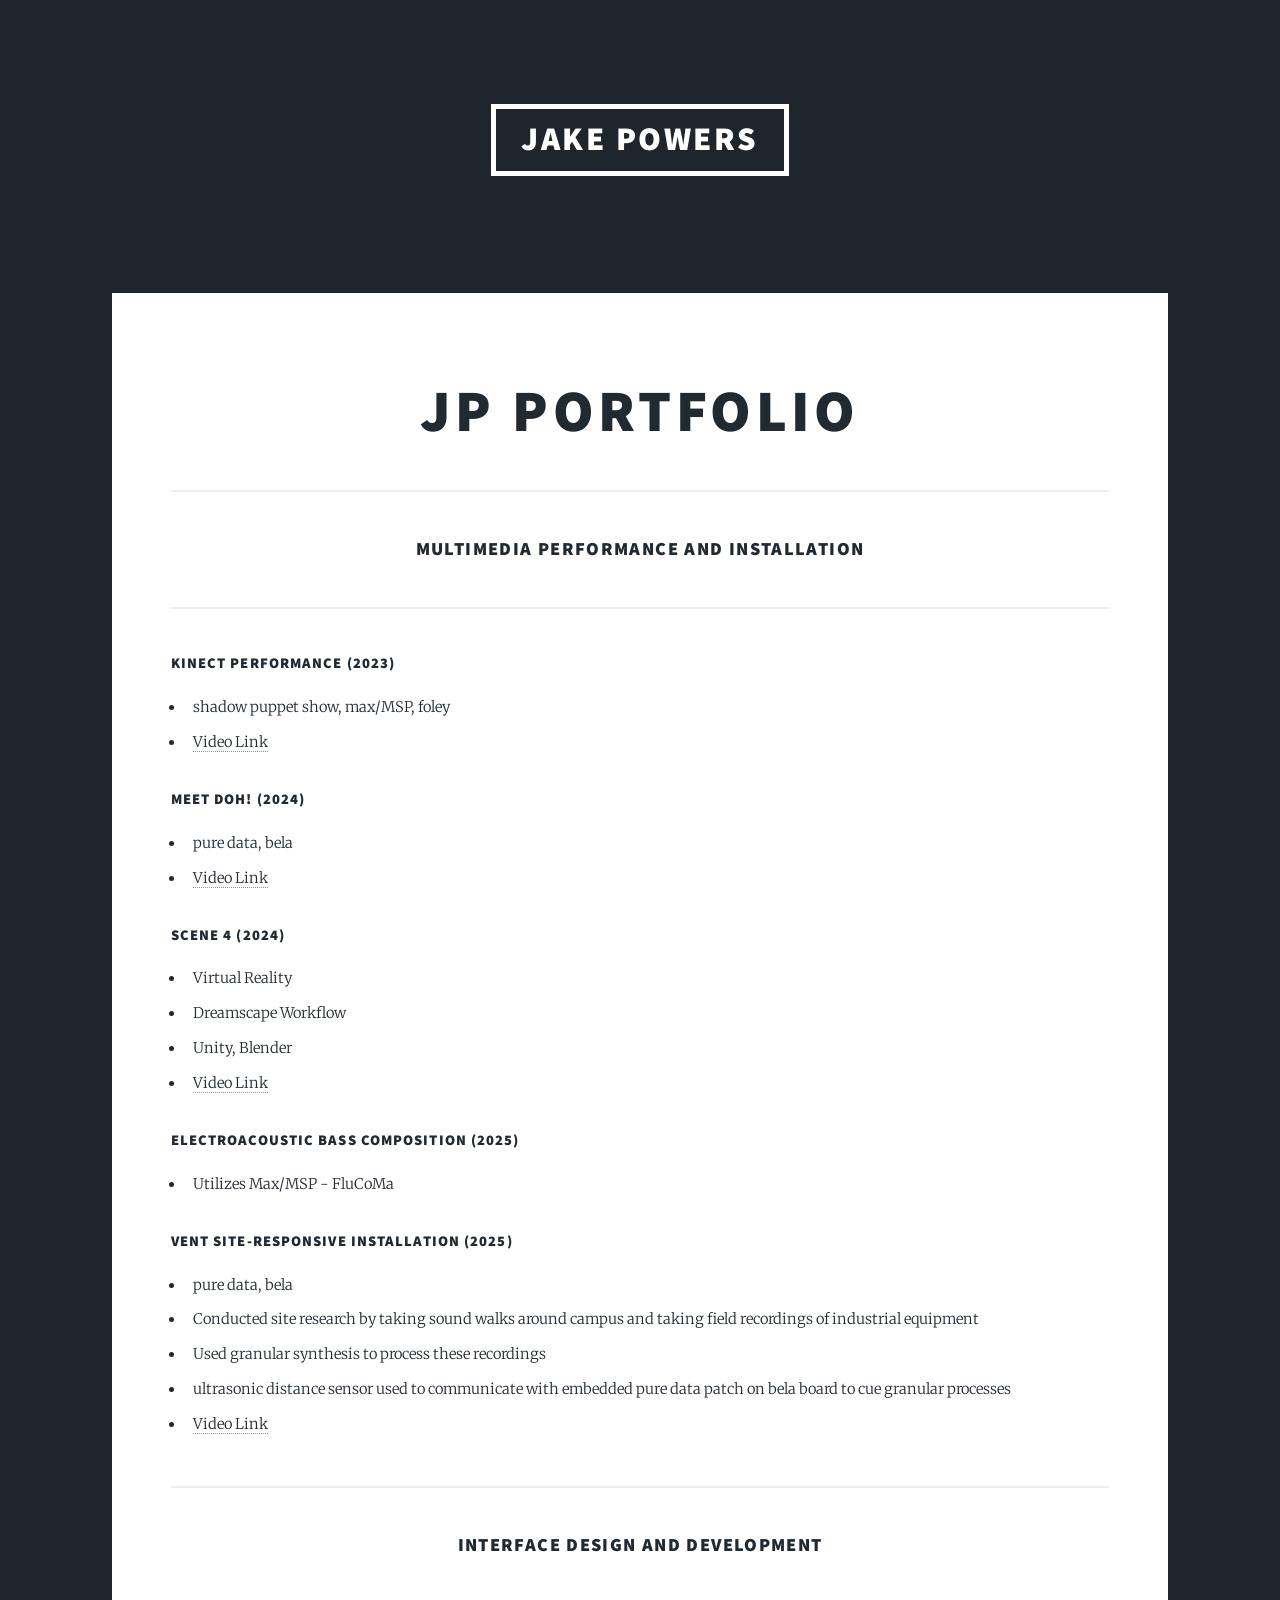
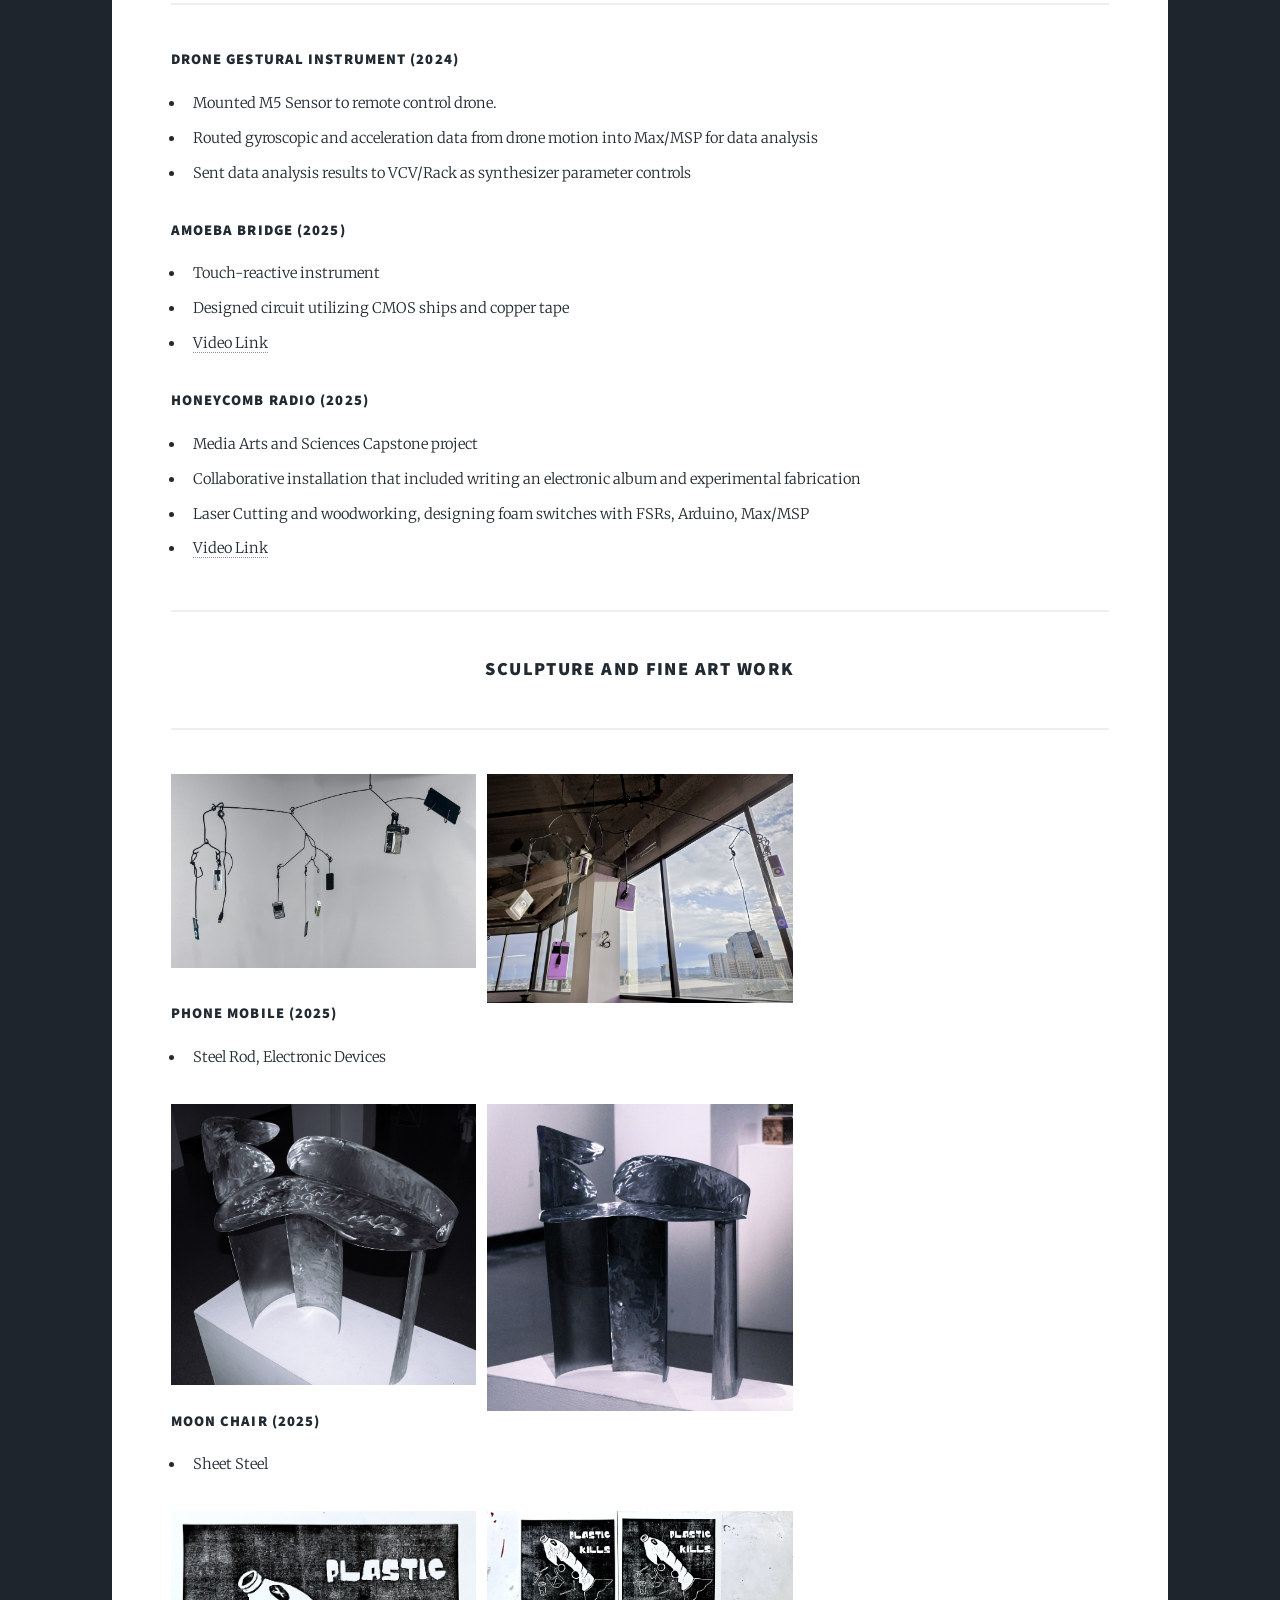
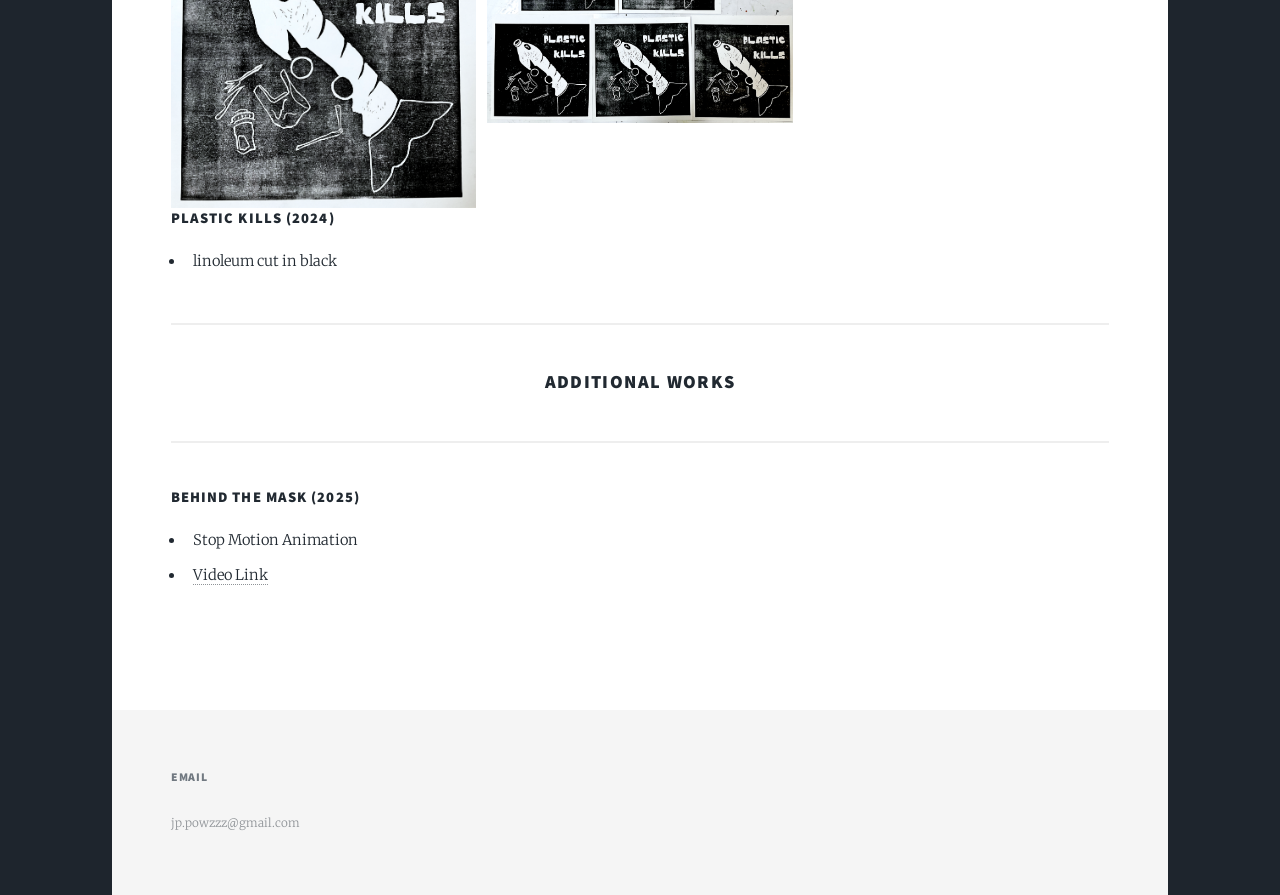
==== commit 02680cf0: "Update generic.html" ====
--- a/generic.html
+++ b/generic.html
@@ -34,7 +34,7 @@
 
 								
 									
-									<h2>Portfolio</h2>
+									<h2>JP Portfolio</h2>
 
 									
 									
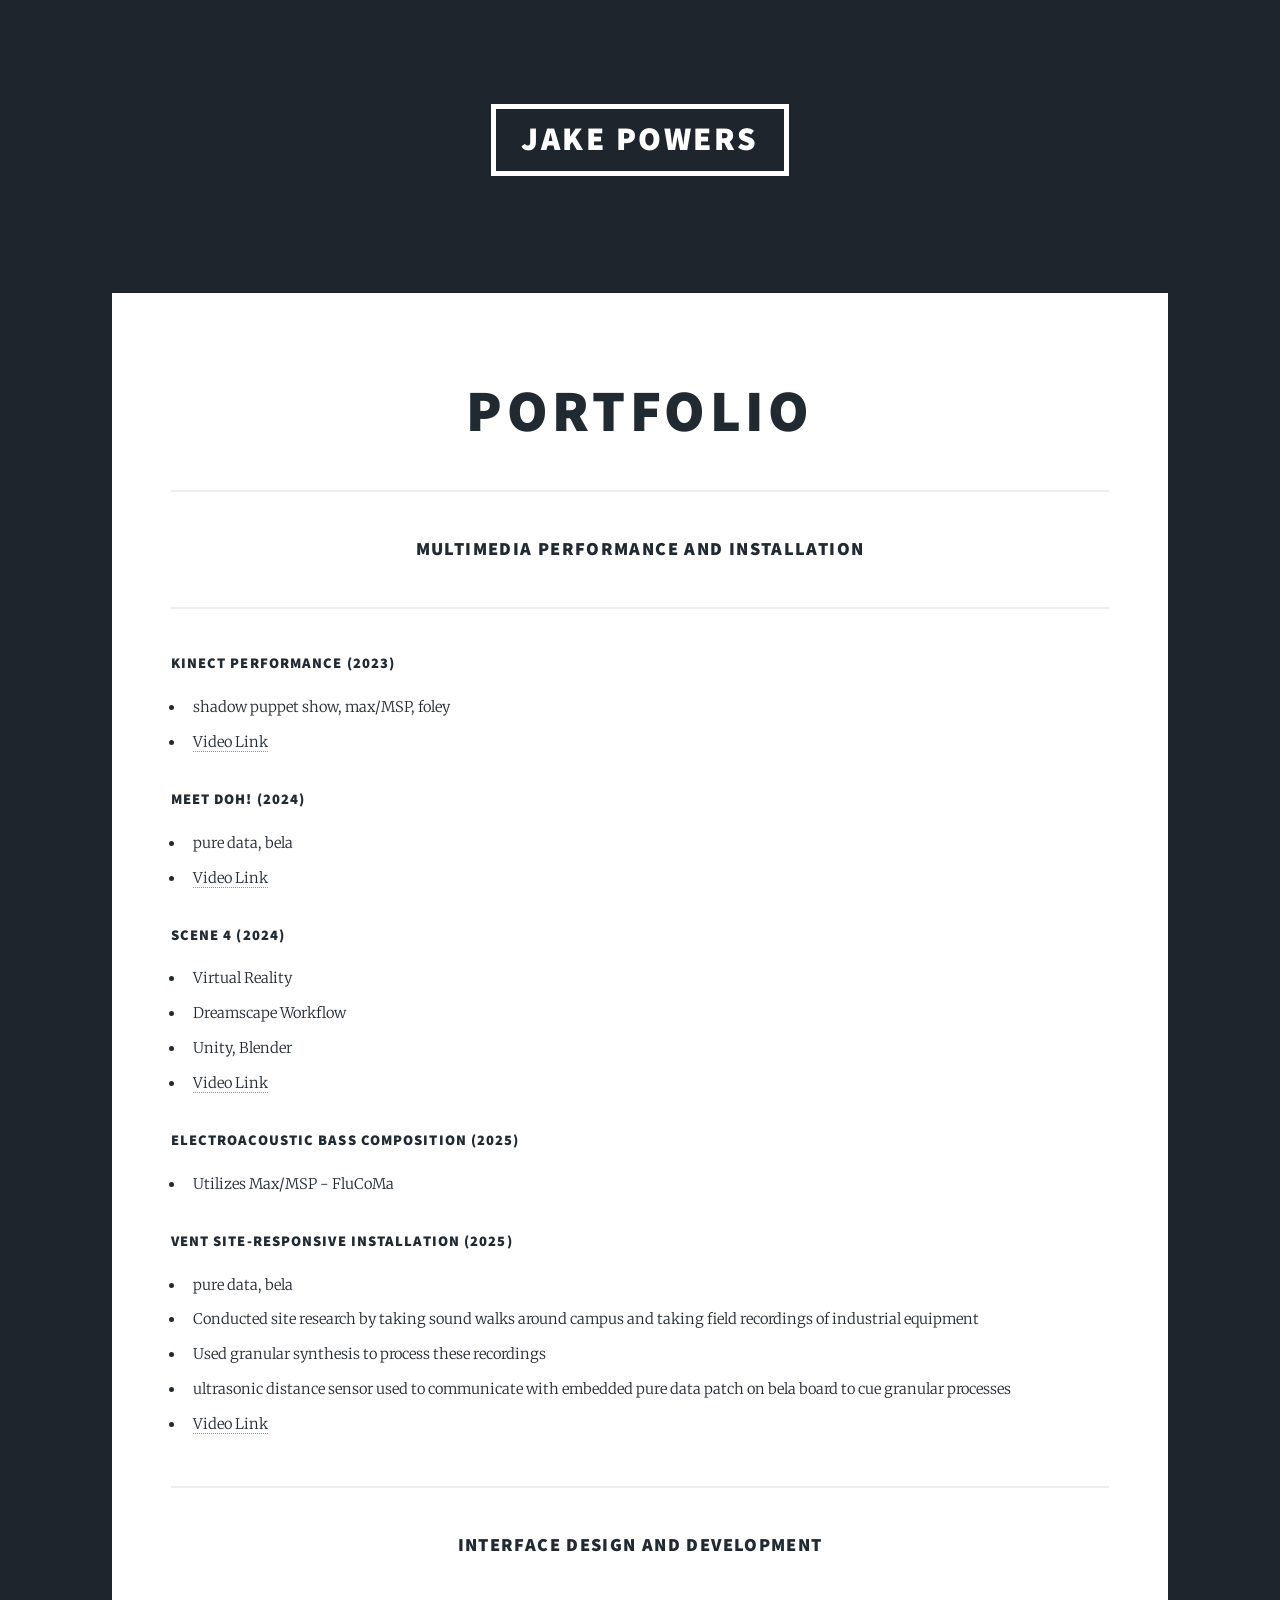
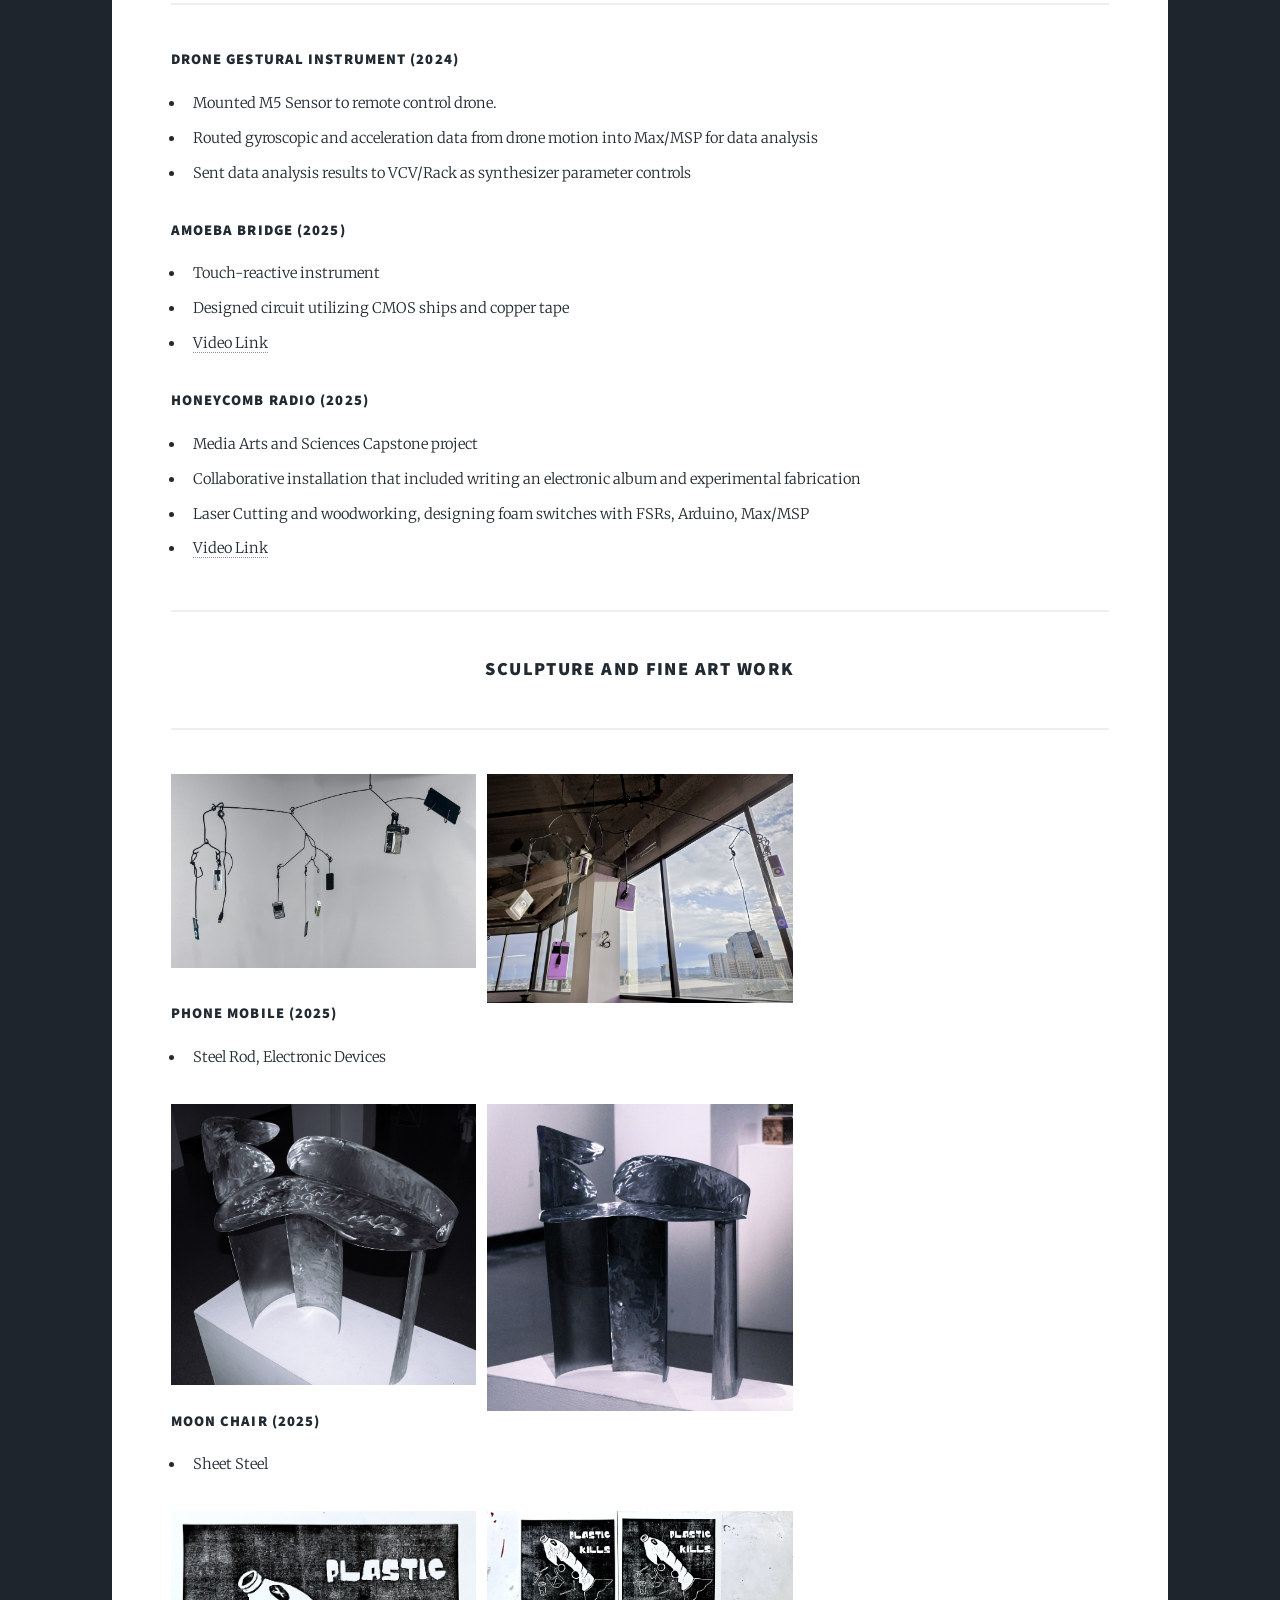
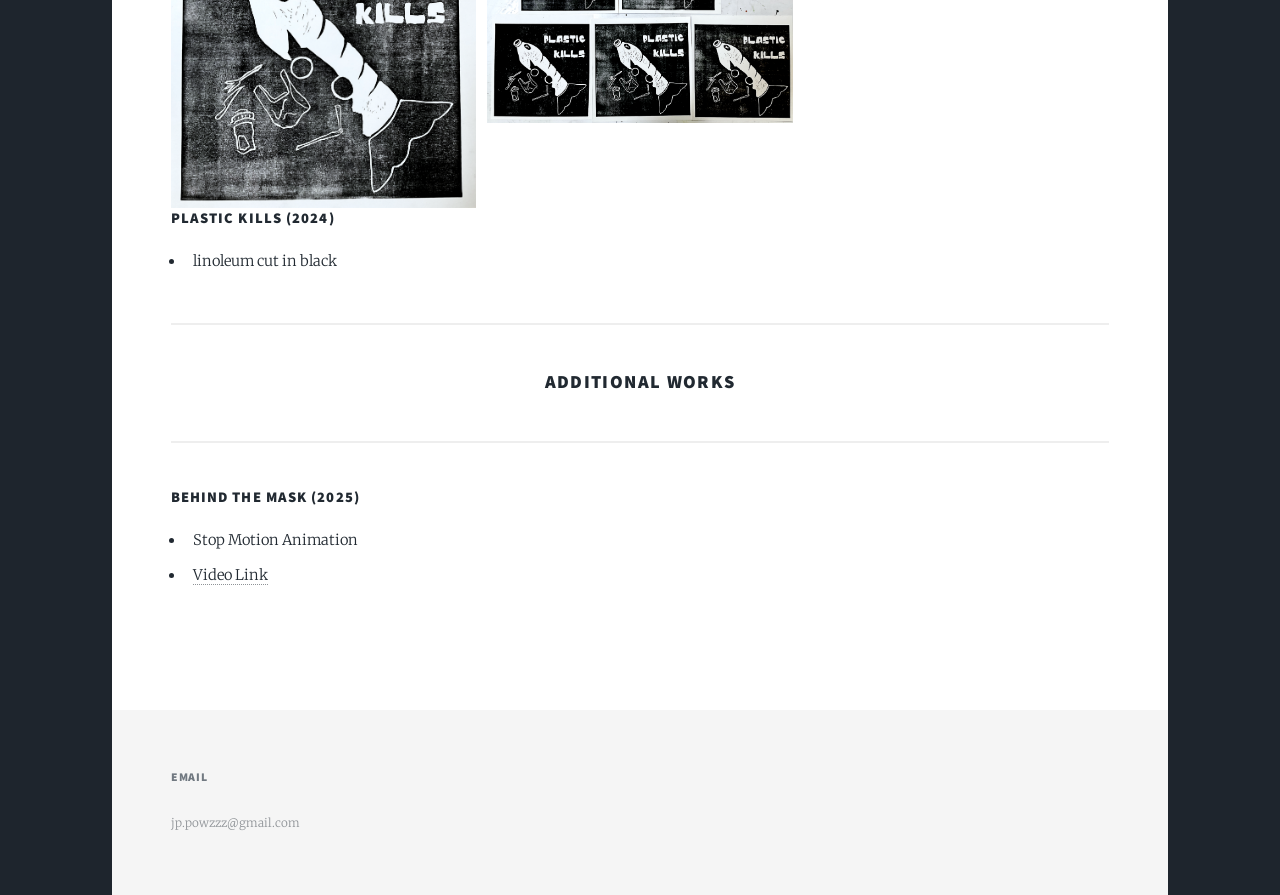
==== commit b3e2d1c7: "Update generic.html" ====
--- a/generic.html
+++ b/generic.html
@@ -34,7 +34,7 @@
 
 								
 									
-									<h2>JP Portfolio</h2>
+									<h2>Portfolio</h2>
 
 									
 									
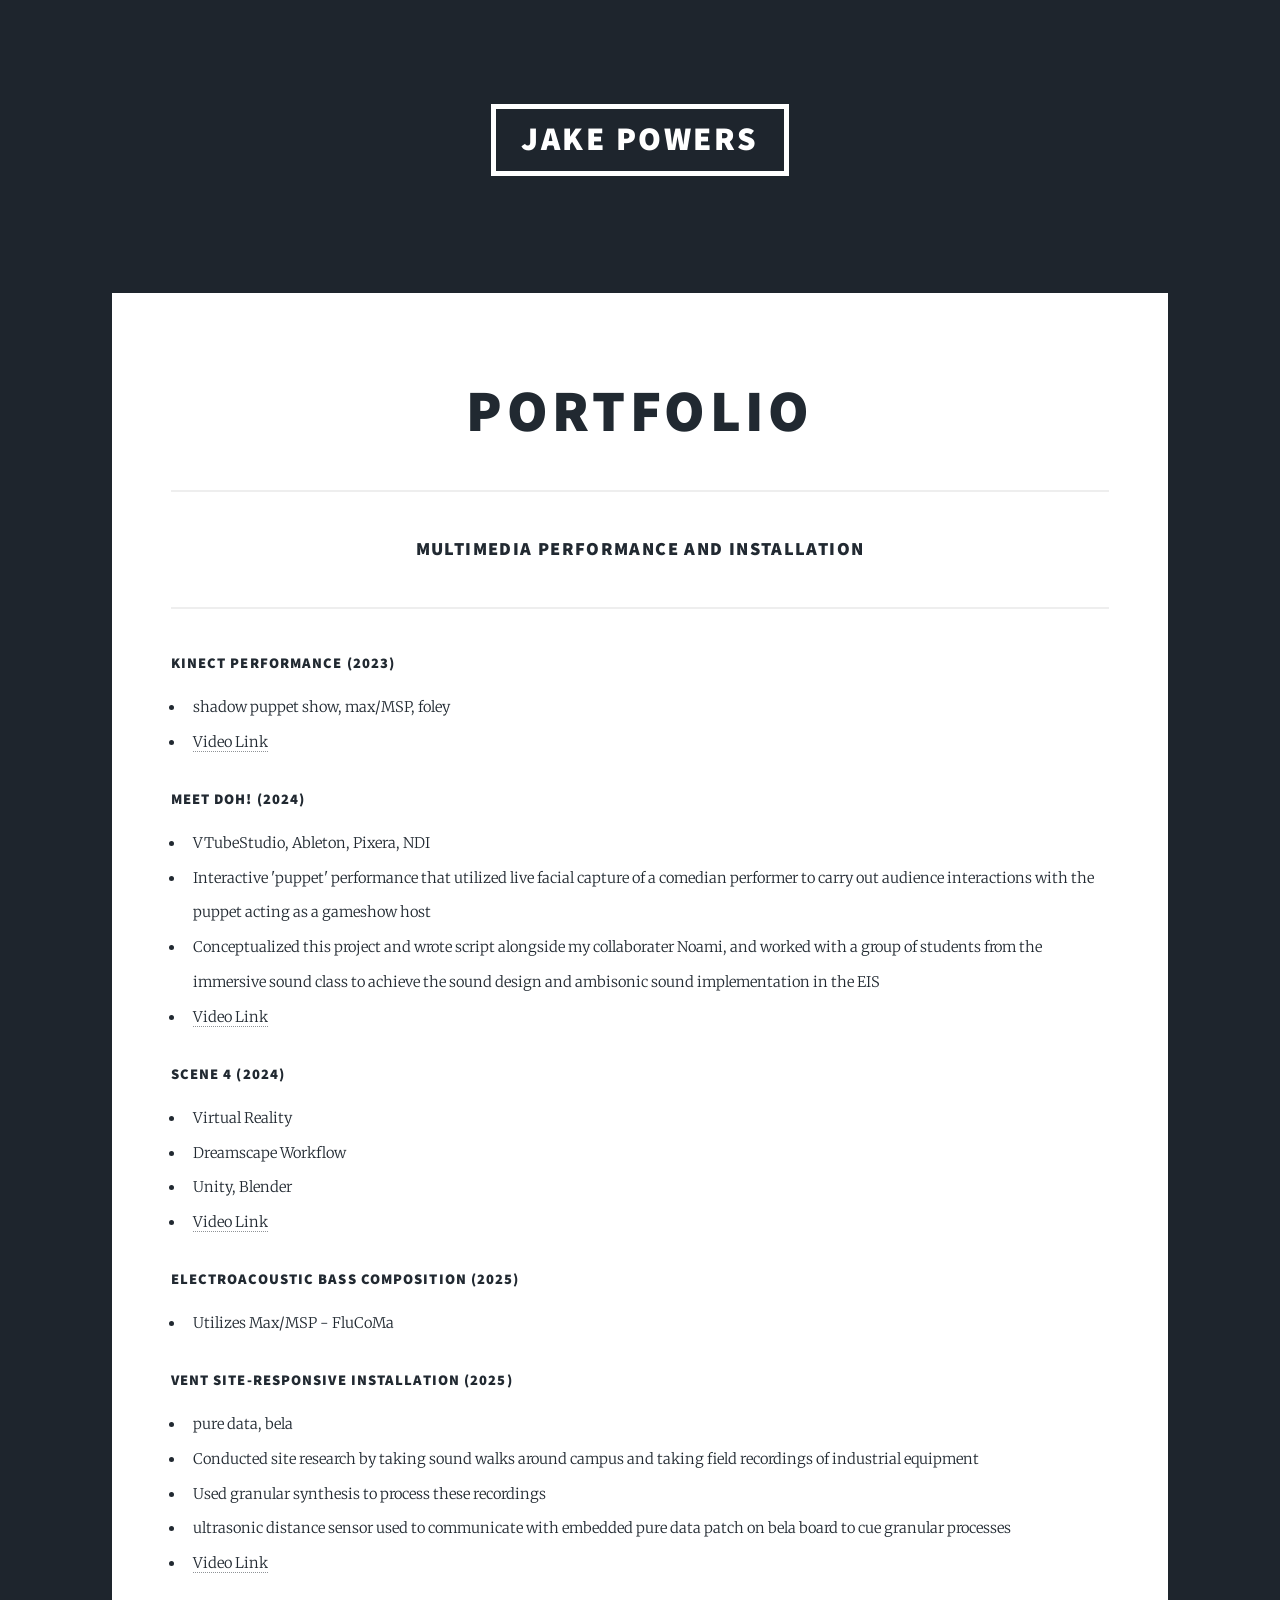
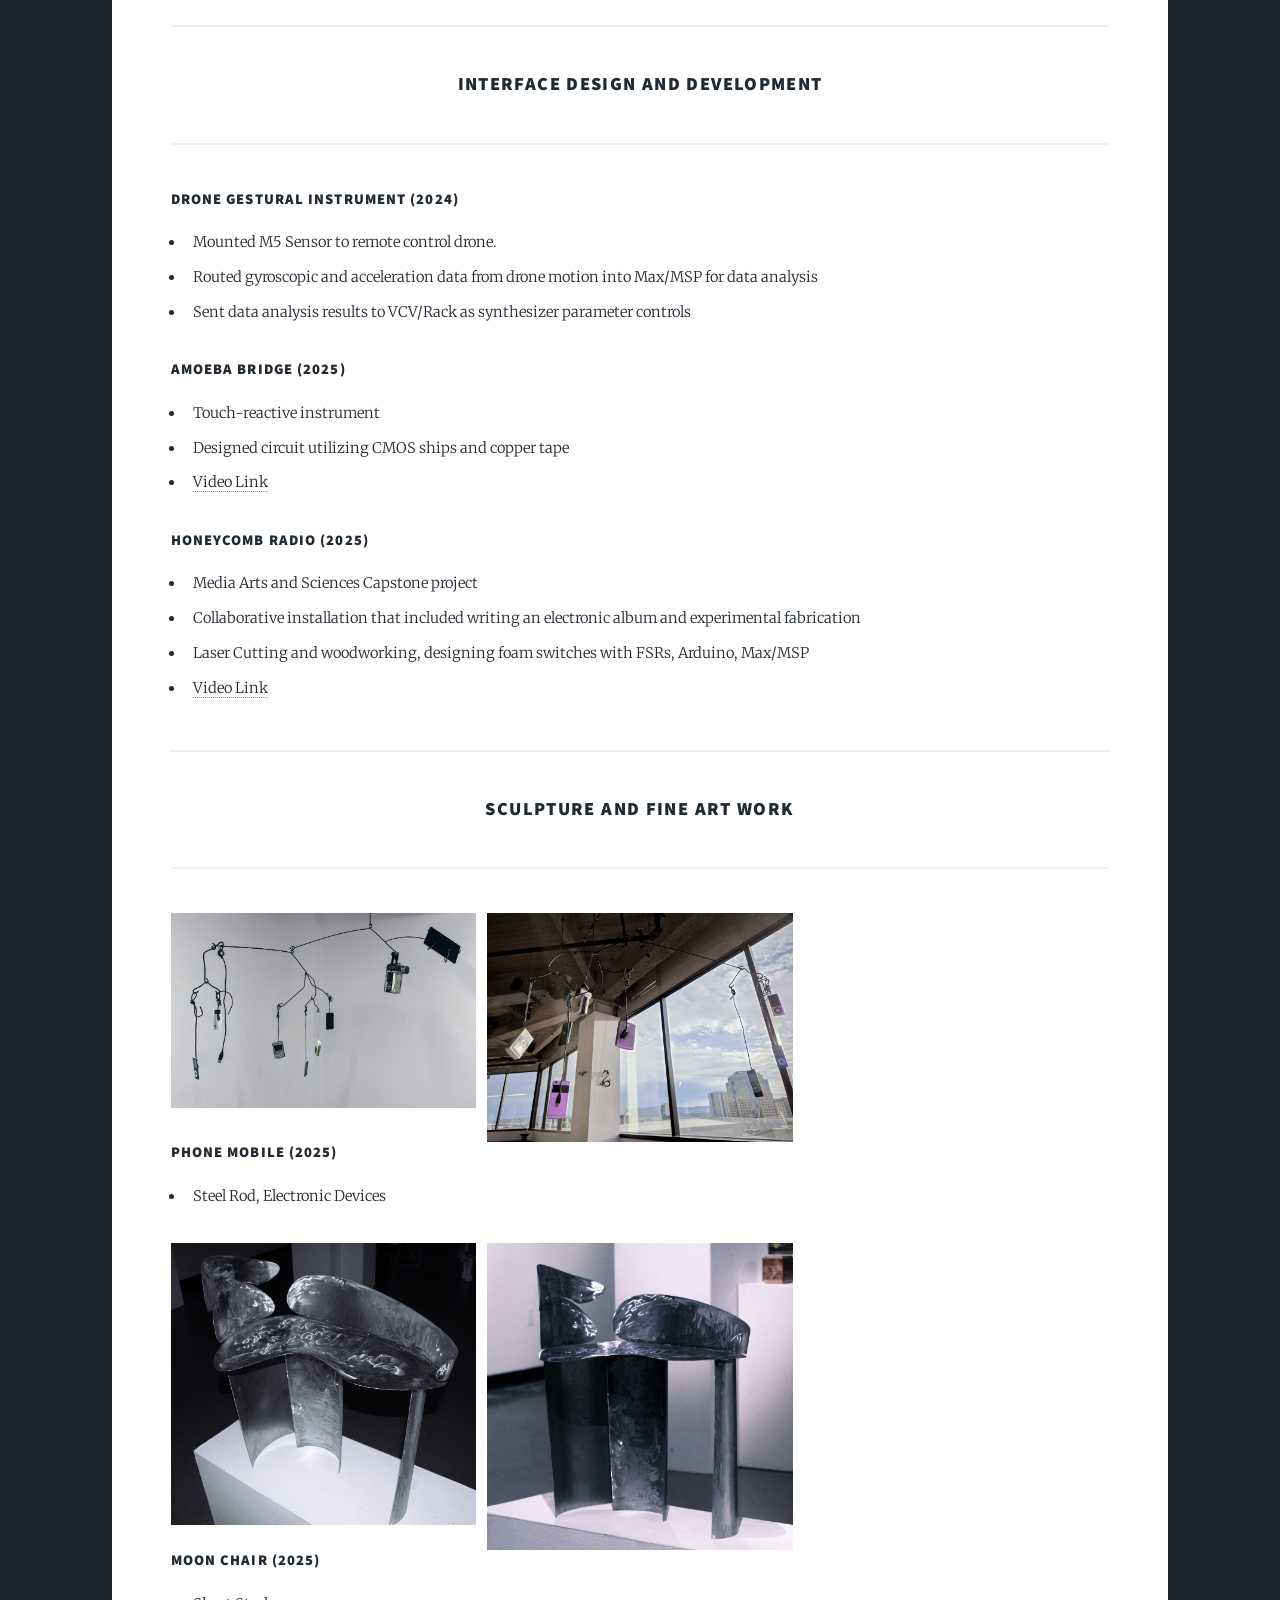
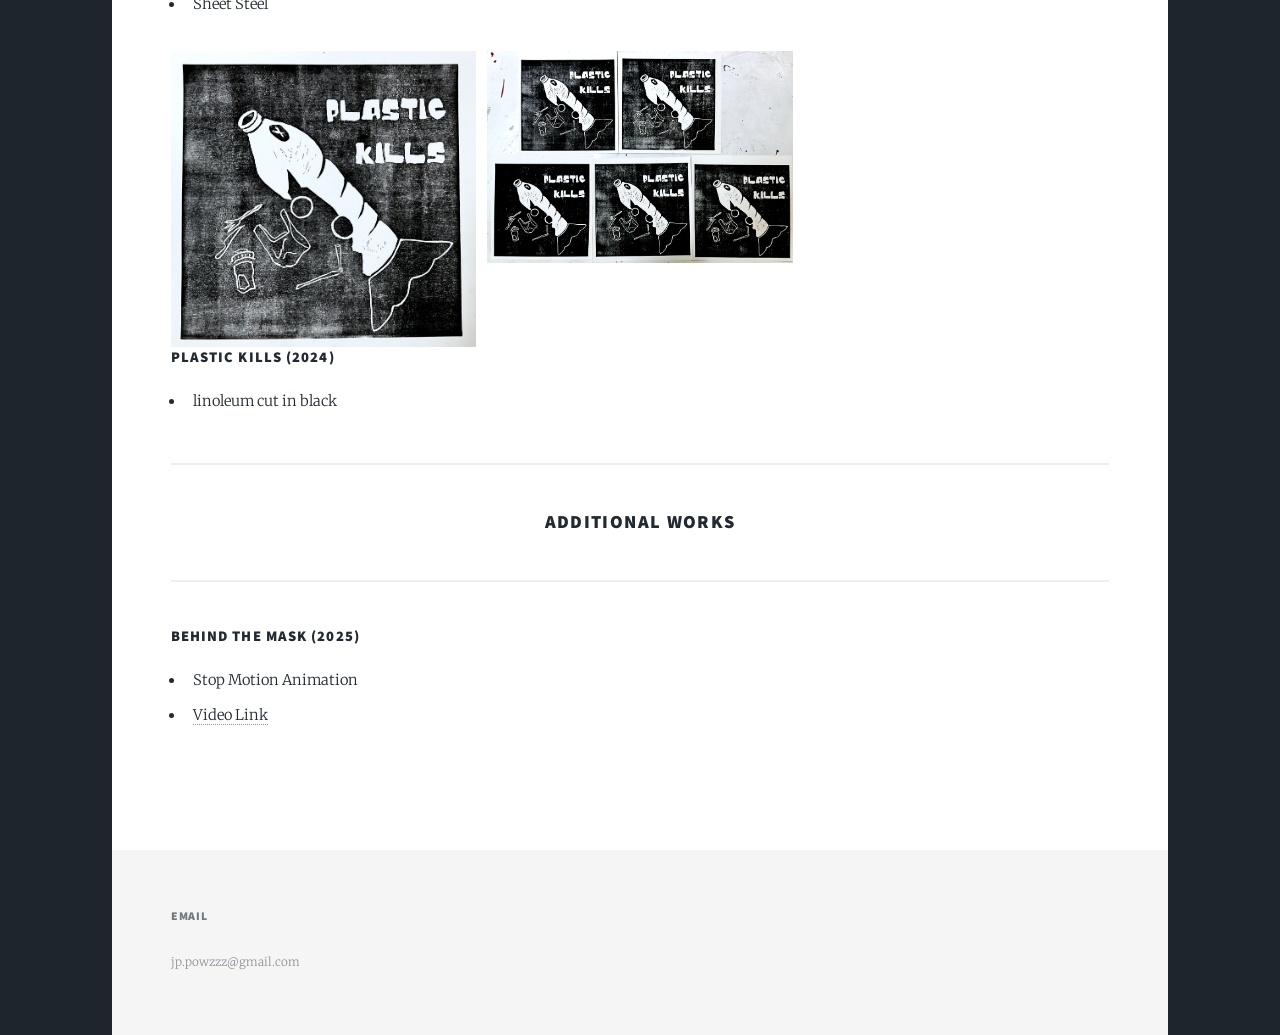
==== commit 74e991cc: "Update generic.html" ====
--- a/generic.html
+++ b/generic.html
@@ -51,8 +51,10 @@
 
 										<h4 style="text-align:left;">Meet Doh! (2024)</h4>
 											<ul style="text-align:left;">
-												<li>pure data, bela</li>
-											<li><a href="link here" class="logo">Video Link</a></li>
+												<li>VTubeStudio, Ableton, Pixera, NDI</li>
+												<li>Interactive 'puppet' performance that utilized live facial capture of a comedian performer to carry out audience interactions with the puppet acting as a gameshow host</li>
+												<li>Conceptualized this project and wrote script alongside my collaborater Noami, and worked with a group of students from the immersive sound class to achieve the sound design and ambisonic sound implementation in the EIS</li>
+											<li><a href="https://youtu.be/UJ2Rj0GQIuM" class="logo">Video Link</a></li>
 										</ul>
 
 										<h4 style="text-align:left;">Scene 4 (2024)</h4>
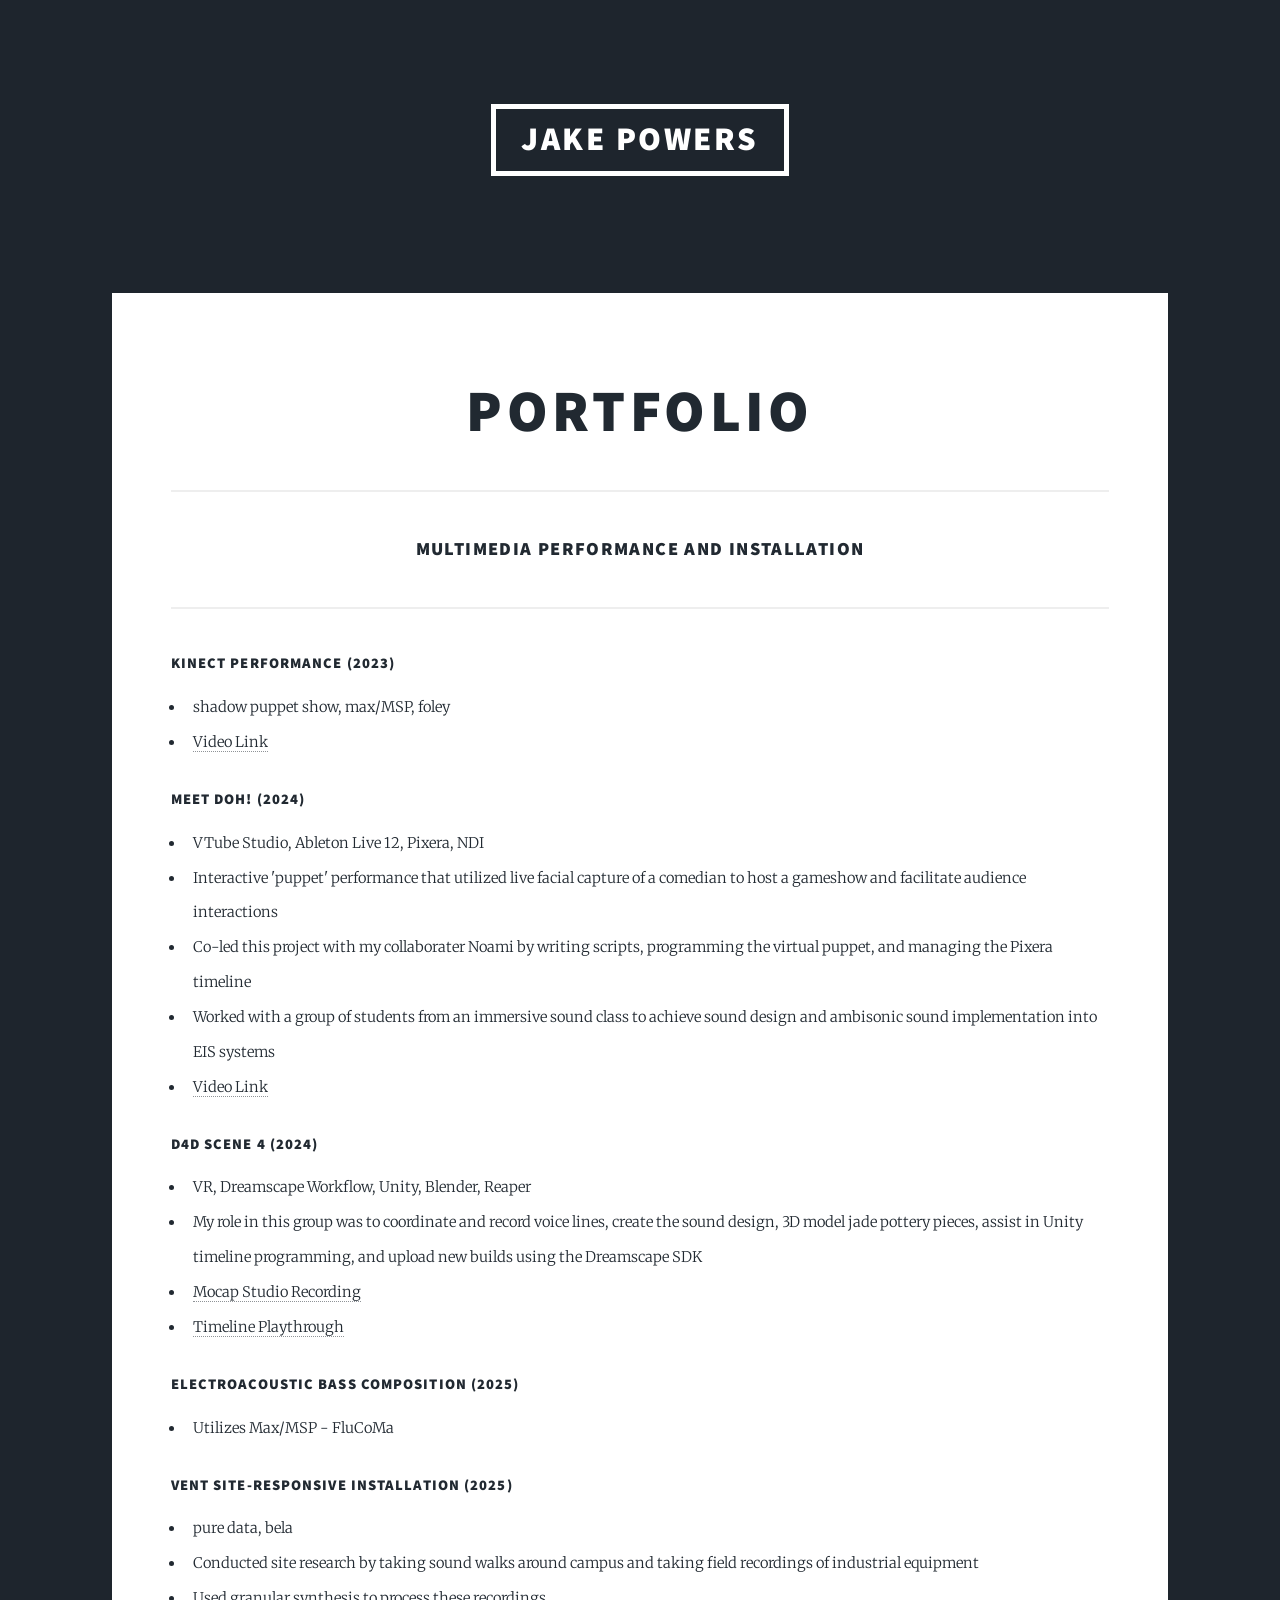
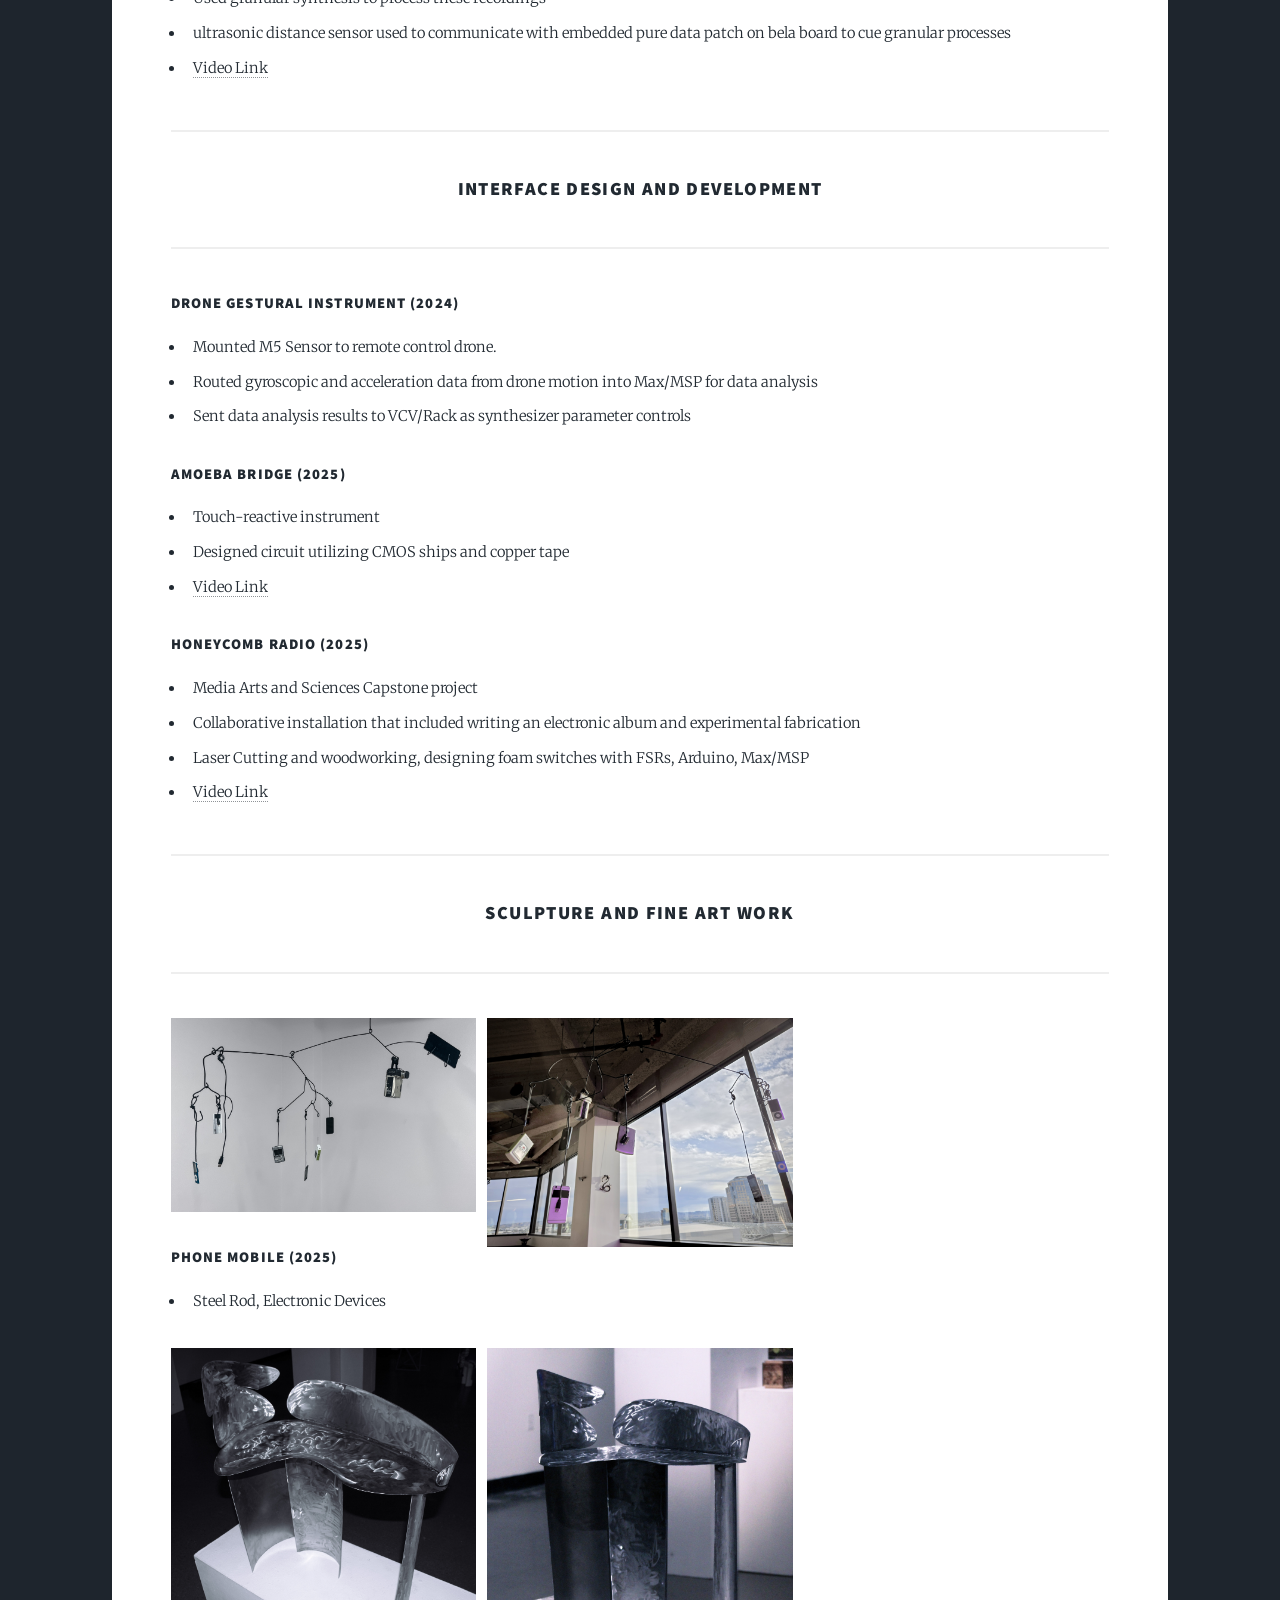
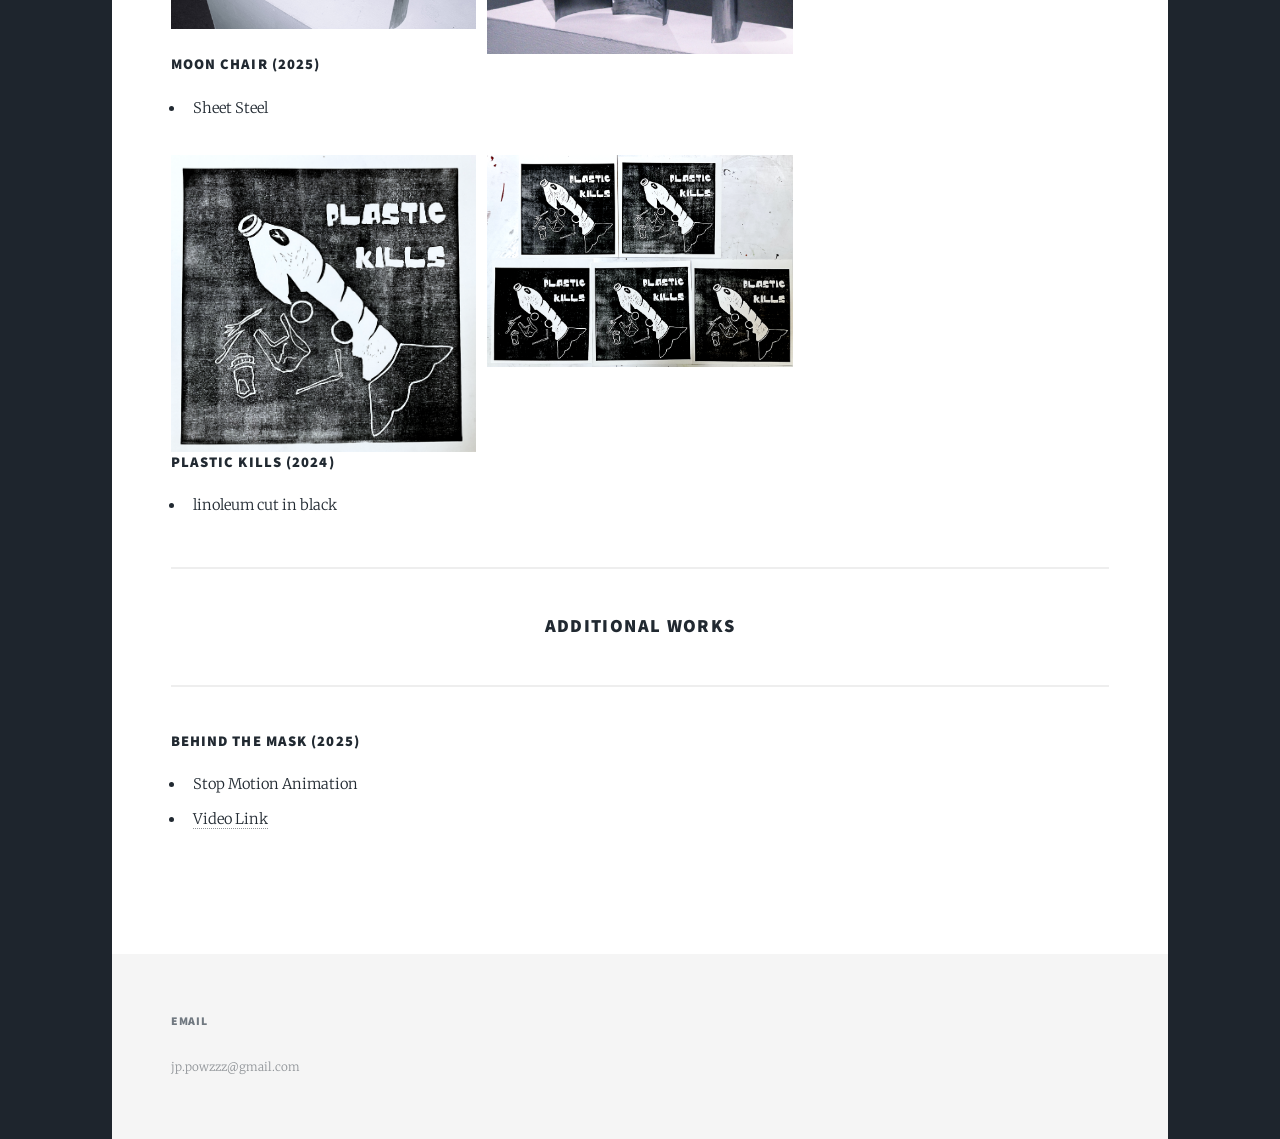
==== commit 5a99ffd7: "Update generic.html" ====
--- a/generic.html
+++ b/generic.html
@@ -51,18 +51,19 @@
 
 										<h4 style="text-align:left;">Meet Doh! (2024)</h4>
 											<ul style="text-align:left;">
-												<li>VTubeStudio, Ableton, Pixera, NDI</li>
-												<li>Interactive 'puppet' performance that utilized live facial capture of a comedian performer to carry out audience interactions with the puppet acting as a gameshow host</li>
-												<li>Conceptualized this project and wrote script alongside my collaborater Noami, and worked with a group of students from the immersive sound class to achieve the sound design and ambisonic sound implementation in the EIS</li>
+												<li>VTube Studio, Ableton Live 12, Pixera, NDI</li>
+												<li>Interactive 'puppet' performance that utilized live facial capture of a comedian to host a gameshow and facilitate audience interactions</li>
+												<li>Co-led this project with my collaborater Noami by writing scripts, programming the virtual puppet, and managing the Pixera timeline</li>
+												<li>Worked with a group of students from an immersive sound class to achieve sound design and ambisonic sound implementation into EIS systems</li>
 											<li><a href="https://youtu.be/UJ2Rj0GQIuM" class="logo">Video Link</a></li>
 										</ul>
 
-										<h4 style="text-align:left;">Scene 4 (2024)</h4>
+										<h4 style="text-align:left;">D4D Scene 4 (2024)</h4>
 											<ul style="text-align:left;">
-												<li>Virtual Reality</li>
-												<li>Dreamscape Workflow</li>
-												<li>Unity, Blender</li>
-												<li><a href="link here" class="logo">Video Link</a></li>
+												<li>VR, Dreamscape Workflow, Unity, Blender, Reaper</li>
+												<li>My role in this group was to coordinate and record voice lines, create the sound design, 3D model jade pottery pieces, assist in Unity timeline programming, and upload new builds using the Dreamscape SDK</li>
+												<li><a href="https://www.youtube.com/watch?v=Co05yEXw8fg" class="logo">Mocap Studio Recording</a></li>
+												<li><a href="https://www.youtube.com/watch?v=LncNgVAdfJk" class="logo">Timeline Playthrough</a></li>
 											</ul>
 
 										<h4 style="text-align:left;">Electroacoustic Bass Composition (2025)</h4>
@@ -102,7 +103,7 @@
 											<ul style="text-align:left;">
 												<li>Touch-reactive instrument</li>
 												<li>Designed circuit utilizing CMOS ships and copper tape</li>
-												<li><a href="https://youtu.be/XU215eRr5K4" class="logo">Video Link</a></li>
+												<li><a href="https://youtu.be/ScnsXCNu2UU" class="logo">Video Link</a></li>
 											</ul>
 
 											
